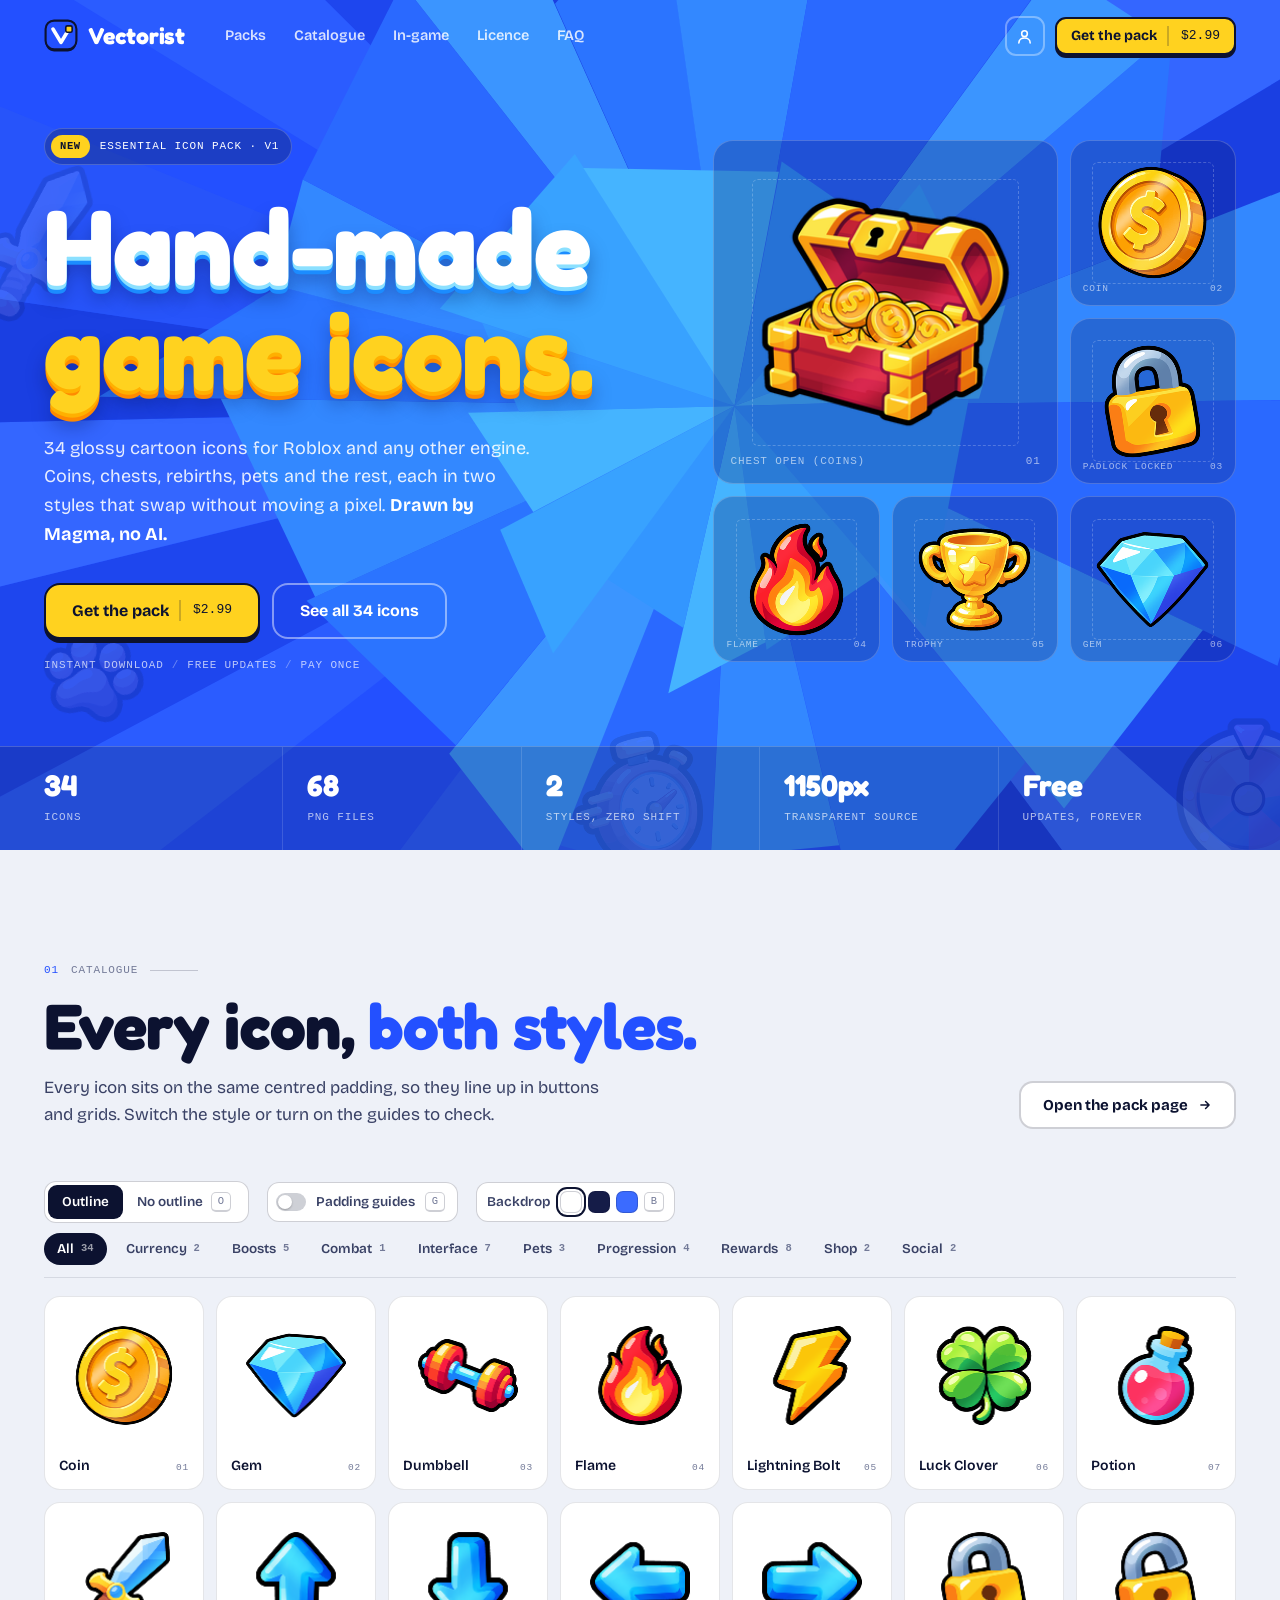
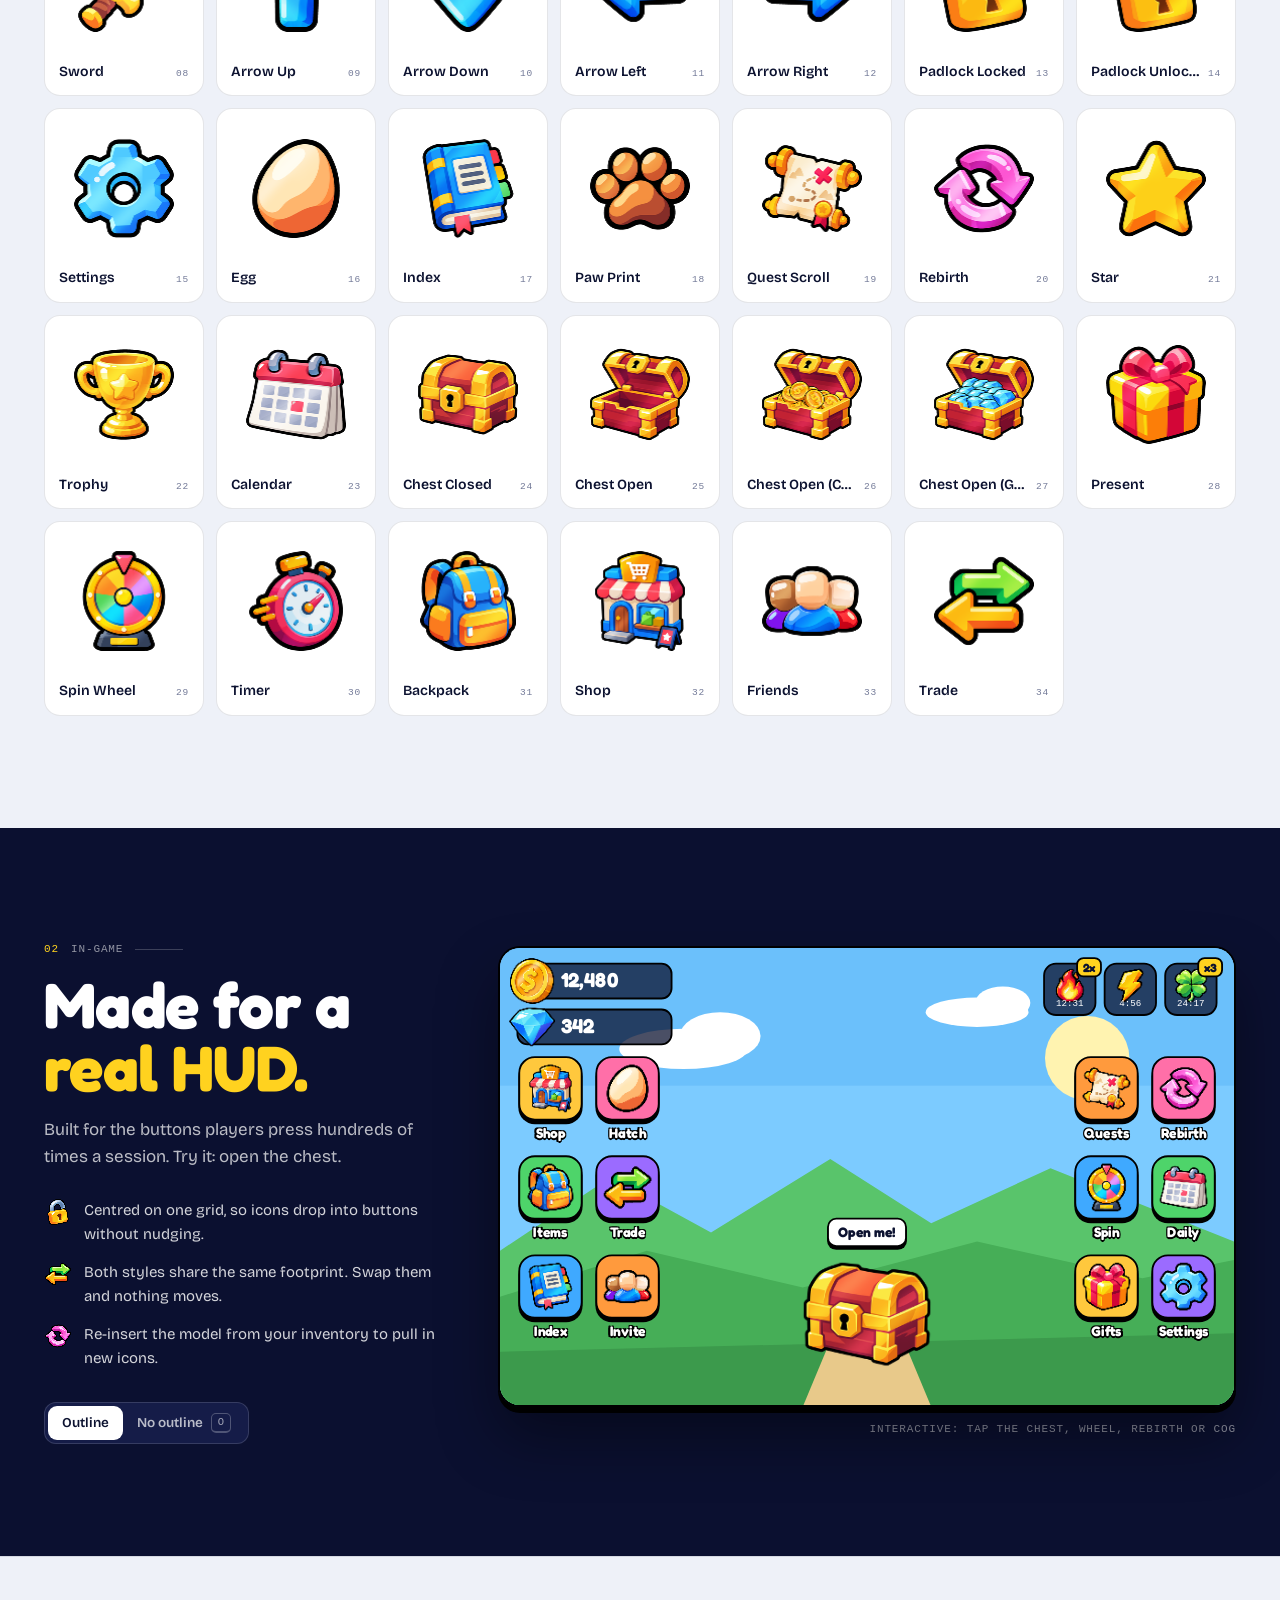
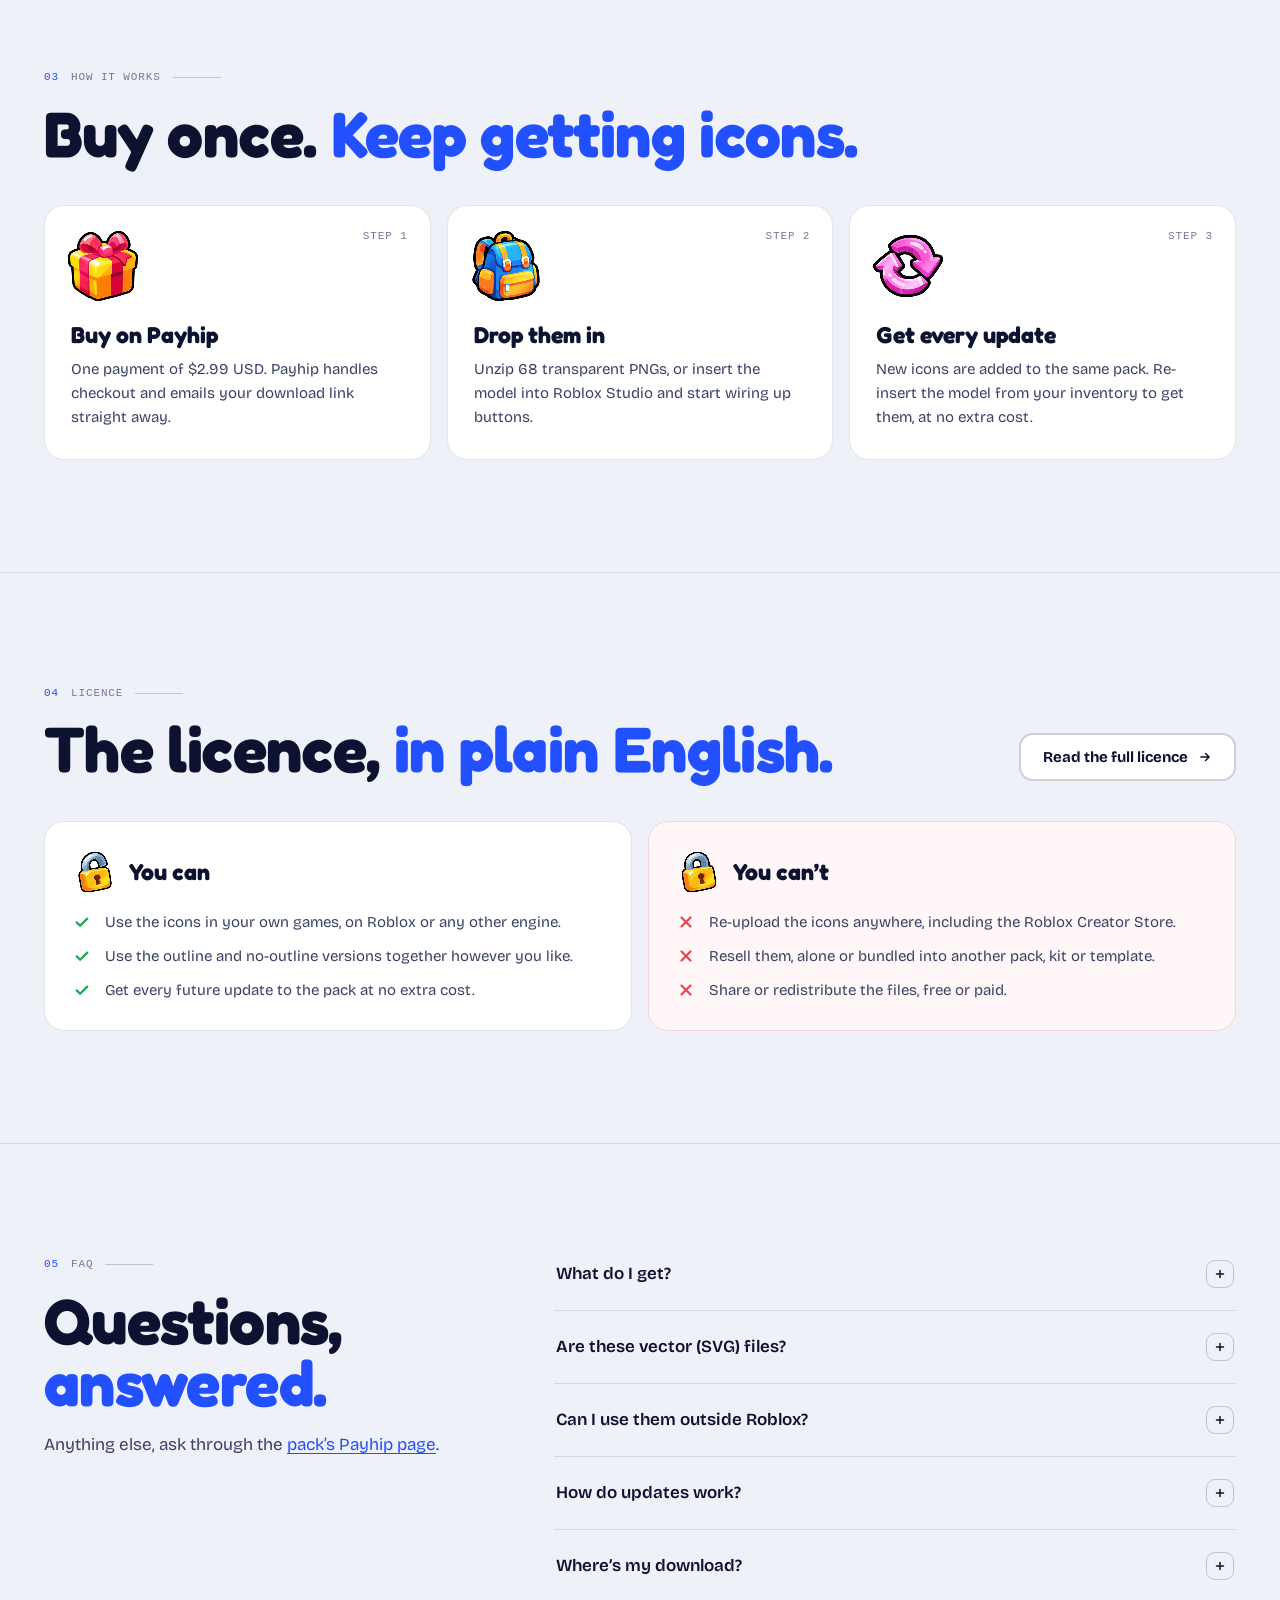
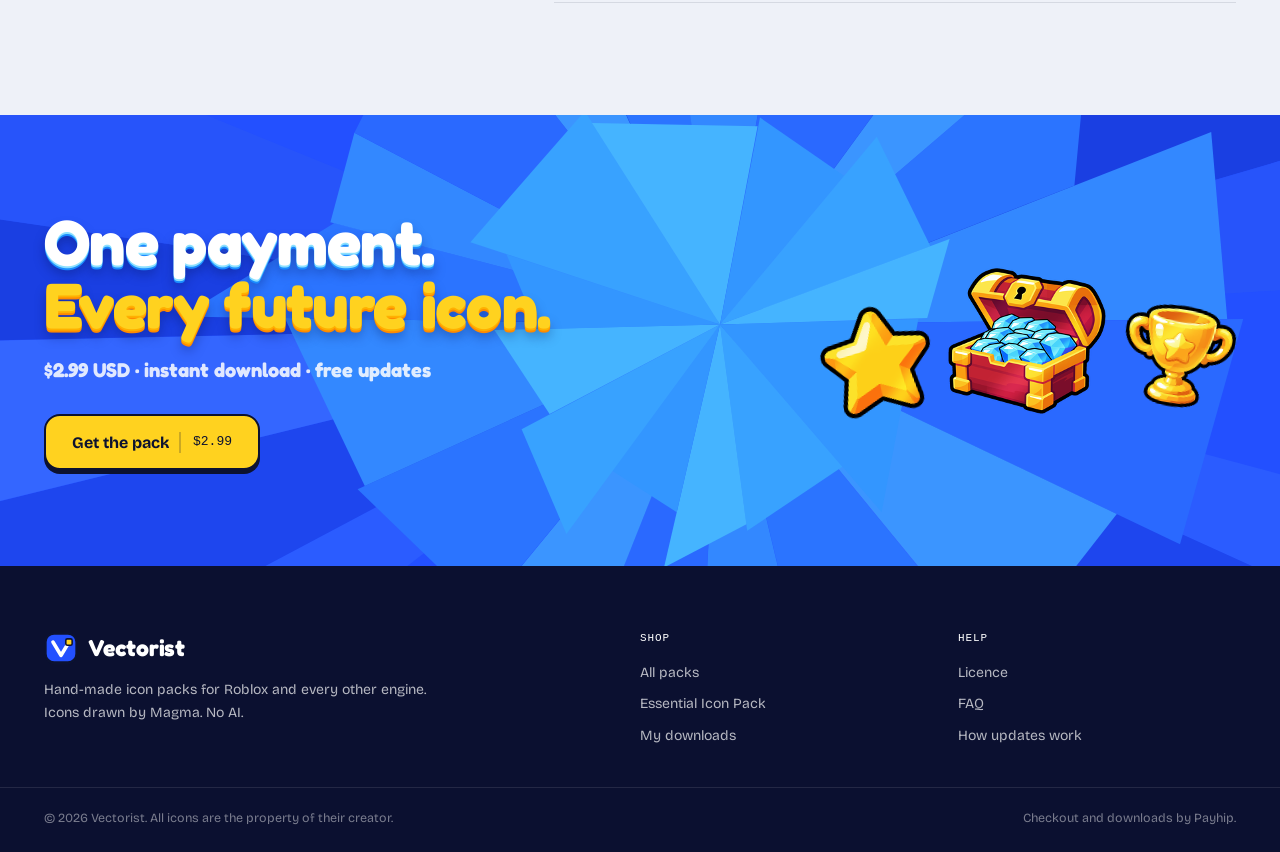
==== index.html @ cd382b70 "Initial Vectorist site on vectorist.co Co-Authored-By: Claude Opus 5.5 <noreply@anthropic.com>" ====
<!DOCTYPE html>
<html lang="en" data-style="outline" data-guides="off" data-bd="paper">
<head>
<meta charset="utf-8">
<meta name="viewport" content="width=device-width, initial-scale=1">
<title>Vectorist | Hand-made game icons for Roblox</title>
<meta name="description" content="34 hand-made glossy cartoon icons for Roblox and any game engine. Outline and no-outline styles, transparent PNG, free updates. $2.99.">
<link rel="canonical" href="https://vectorist.co/">
<meta property="og:type" content="website">
<meta property="og:site_name" content="Vectorist">
<meta property="og:title" content="Vectorist | Hand-made game icons for Roblox">
<meta property="og:description" content="34 hand-made glossy cartoon icons for Roblox and any game engine. Outline and no-outline styles, transparent PNG, free updates. $2.99.">
<meta property="og:url" content="https://vectorist.co/">
<meta property="og:image" content="https://vectorist.co/assets/p/essential-cover.jpg">
<meta name="twitter:card" content="summary_large_image">
<meta name="theme-color" content="#2350FF">
<link rel="icon" href="assets/mark.svg" type="image/svg+xml">
<link rel="preload" href="assets/fonts/fredoka-latin-700-normal.woff2" as="font" type="font/woff2" crossorigin>
<link rel="preload" href="assets/fonts/bricolage-grotesque-latin-opsz-normal.woff2" as="font" type="font/woff2" crossorigin>
<link rel="stylesheet" href="css/site.css?v=1f7a1baf">
<script>try{var s=localStorage.getItem('vx.style'),b=localStorage.getItem('vx.bd'),h=document.documentElement;if(s==='plain')h.setAttribute('data-style','plain');if(b)h.setAttribute('data-bd',b)}catch(e){}</script>
</head>
<body class="">
<header class="nav">
  <div class="wrap">
    <a class="logo" href="./"><img src="assets/mark.svg" alt="" width="34" height="34">Vectorist</a>
    <nav class="nav-links" aria-label="Main">
      <a href="packs/">Packs</a>
      <a href="./#catalogue">Catalogue</a>
      <a href="./#in-game">In-game</a>
      <a href="licence/">Licence</a>
      <a href="./#faq">FAQ</a>
    </nav>
    <div class="nav-r">
      <a class="icon-btn dl" href="https://payhip.com/auth/login" title="My downloads" aria-label="My downloads"><svg width="17" height="17" viewBox="0 0 24 24" fill="none" stroke="currentColor" stroke-width="2.2" stroke-linecap="round"><circle cx="12" cy="8" r="4"/><path d="M4 21c0-4.4 3.6-7 8-7s8 2.6 8 7"/></svg></a>
      <a class="btn btn-buy btn-sm" href="https://payhip.com/buy?link=97roH">Get the pack <span class="p">$2.99</span></a>
      <button class="icon-btn burger" type="button" aria-label="Menu" aria-expanded="false" aria-controls="sheet"><svg width="18" height="18" viewBox="0 0 24 24" fill="none" stroke="currentColor" stroke-width="2.4" stroke-linecap="round"><path d="M4 7h16M4 12h16M4 17h16"/></svg></button>
    </div>
  </div>
</header>
<div class="sheet" id="sheet">
  <a href="packs/">Packs <svg width="14" height="14" viewBox="0 0 24 24" fill="none" stroke="currentColor" stroke-width="2.6" stroke-linecap="round" stroke-linejoin="round"><path d="M5 12h14M13 6l6 6-6 6"/></svg></a>
  <a href="./#catalogue">Catalogue <svg width="14" height="14" viewBox="0 0 24 24" fill="none" stroke="currentColor" stroke-width="2.6" stroke-linecap="round" stroke-linejoin="round"><path d="M5 12h14M13 6l6 6-6 6"/></svg></a>
  <a href="./#in-game">In-game preview <svg width="14" height="14" viewBox="0 0 24 24" fill="none" stroke="currentColor" stroke-width="2.6" stroke-linecap="round" stroke-linejoin="round"><path d="M5 12h14M13 6l6 6-6 6"/></svg></a>
  <a href="licence/">Licence <svg width="14" height="14" viewBox="0 0 24 24" fill="none" stroke="currentColor" stroke-width="2.6" stroke-linecap="round" stroke-linejoin="round"><path d="M5 12h14M13 6l6 6-6 6"/></svg></a>
  <a href="./#faq">FAQ <svg width="14" height="14" viewBox="0 0 24 24" fill="none" stroke="currentColor" stroke-width="2.6" stroke-linecap="round" stroke-linejoin="round"><path d="M5 12h14M13 6l6 6-6 6"/></svg></a>
  <hr>
  <a href="https://payhip.com/auth/login">My downloads <svg width="17" height="17" viewBox="0 0 24 24" fill="none" stroke="currentColor" stroke-width="2.2" stroke-linecap="round"><circle cx="12" cy="8" r="4"/><path d="M4 21c0-4.4 3.6-7 8-7s8 2.6 8 7"/></svg></a>
</div>
<main>
<section class="hero" id="hero">
  <div class="hero-ghosts" aria-hidden="true"><div class="art" data-icon="sword" style="left:-3%;top:20%;width:150px;transform:rotate(-12deg)"></div><div class="art" data-icon="paw-print" style="left:3%;bottom:14%;width:110px;transform:rotate(14deg)"></div><div class="art" data-icon="timer" style="left:44%;bottom:-3%;width:150px"></div><div class="art" data-icon="spin-wheel" style="right:-5%;bottom:-6%;width:190px"></div></div>
  <div class="wrap hero-grid">
    <div>
      <a class="eyebrow mono" href="packs/essential/"><b>NEW</b>Essential Icon Pack &middot; V1</a>
      <h1 class="d d-xl"><span class="ex-w">Hand-made</span><span class="ex-y">game icons.</span></h1>
      <p class="hero-sub">34 glossy cartoon icons for Roblox and any other engine. Coins, chests, rebirths, pets and the rest, each in two styles that swap without moving a pixel. <strong>Drawn by Magma, no AI.</strong></p>
      <div class="hero-cta">
        <a class="btn btn-buy btn-lg" href="https://payhip.com/buy?link=97roH">Get the pack <span class="p">$2.99</span></a>
        <a class="btn btn-ghost btn-lg" href="#catalogue">See all 34 icons</a>
      </div>
      <p class="hero-note mono">Instant download<i>/</i>Free updates<i>/</i>Pay once</p>
    </div>
    <div class="board" aria-label="Icon previews">
      <div class="spec big"><div class="art" data-icon="chest-open-coins"></div><div class="lab mono"><span>Chest Open (Coins)</span><span>01</span></div></div>
        <div class="spec"><div class="art" data-icon="coin"></div><div class="lab mono"><span>Coin</span><span>02</span></div></div>
        <div class="spec"><div class="art" data-icon="potion"></div><div class="lab mono"><span>Potion</span><span>03</span></div></div>
        <div class="spec"><div class="art" data-icon="flame"></div><div class="lab mono"><span>Flame</span><span>04</span></div></div>
        <div class="spec"><div class="art" data-icon="trophy"></div><div class="lab mono"><span>Trophy</span><span>05</span></div></div>
        <div class="spec"><div class="art" data-icon="gem"></div><div class="lab mono"><span>Gem</span><span>06</span></div></div>
    </div>
  </div>
  <div class="specbar-o">
    <div class="wrap specbar">
      <div><b>34</b><span class="mono">Icons</span></div>
      <div><b>68</b><span class="mono">PNG files</span></div>
      <div><b>2</b><span class="mono">Styles, zero shift</span></div>
      <div><b>1150px</b><span class="mono">Transparent source</span></div>
      <div><b>Free</b><span class="mono">Updates, forever</span></div>
    </div>
  </div>
</section>

<section class="sec" id="catalogue">
  <div class="wrap">
    <div class="sec-h rv">
      <div>
        <div class="sec-k mono"><b>01</b>Catalogue</div>
        <h2 class="d d-l ex-ink">Every icon, <em>both styles.</em></h2>
        <p class="lede">Every icon sits on the same centred padding, so they line up in buttons and grids. Switch the style or turn on the guides to check.</p>
      </div>
      <a class="btn btn-line" href="packs/essential/">Open the pack page <svg width="14" height="14" viewBox="0 0 24 24" fill="none" stroke="currentColor" stroke-width="2.6" stroke-linecap="round" stroke-linejoin="round"><path d="M5 12h14M13 6l6 6-6 6"/></svg></a>
    </div>
    <div data-catalogue data-href="packs/essential/">
      <div class="toolbar">
      <div class="seg" role="group" aria-label="Icon style">
        <button type="button" data-set-style="outline" aria-pressed="true">Outline <kbd>O</kbd></button>
        <button type="button" data-set-style="plain" aria-pressed="false">No outline <kbd>O</kbd></button>
      </div>
      <button class="tgl" type="button" data-toggle="guides" aria-pressed="false"><span class="sw"></span>Padding guides <kbd>G</kbd></button>
      <div class="bd" role="group" aria-label="Backdrop">
        <span>Backdrop</span>
        <button type="button" data-set-bd="paper" style="background:#fff" aria-label="Light backdrop"></button>
        <button type="button" data-set-bd="night" style="background:#151C48" aria-label="Dark backdrop"></button>
        <button type="button" data-set-bd="sky" style="background:#3B6BFF" aria-label="Blue backdrop"></button>
        <kbd>B</kbd>
      </div>
      <div class="chips" role="group" aria-label="Filter by category"></div>
      </div>
      <div class="grid" aria-live="polite"></div>
      <div class="grid-empty" hidden>Nothing in this category yet.</div>
    </div>
  </div>
</section>

<section class="sec night" id="in-game">
  <div class="wrap hud-wrap">
    <div class="rv">
      <div class="sec-k mono"><b>02</b>In-game</div>
      <h2 class="d d-l ex-ink">Made for a <em>real HUD.</em></h2>
      <p class="lede">Built for the buttons players press hundreds of times a session. Try it: open the chest.</p>
      <ul class="ticks">
        <li><div class="art" data-icon="padlock-unlocked"></div><span>Centred on one grid, so icons drop into buttons without nudging.</span></li>
        <li><div class="art" data-icon="trade"></div><span>Both styles share the same footprint. Swap them and nothing moves.</span></li>
        <li><div class="art" data-icon="rebirth"></div><span>Re-insert the model from your inventory to pull in new icons.</span></li>
      </ul>
      <div class="seg" role="group" aria-label="Icon style">
        <button type="button" data-set-style="outline" aria-pressed="true">Outline <kbd>O</kbd></button>
        <button type="button" data-set-style="plain" aria-pressed="false">No outline <kbd>O</kbd></button>
      </div>
    </div>
    <div class="rv">
      <div class="hud-frame">
        <div class="hud">
          <svg class="hud-scene" viewBox="0 0 800 500" preserveAspectRatio="none" aria-hidden="true">
            <rect width="800" height="500" fill="#7CCBFF"/>
            <rect y="0" width="800" height="150" fill="#6BC0FB"/>
            <circle cx="640" cy="120" r="46" fill="#FFF3B0"/>
            <g fill="#fff"><ellipse cx="200" cy="110" rx="70" ry="22"/><ellipse cx="240" cy="96" rx="44" ry="26"/><ellipse cx="520" cy="70" rx="56" ry="16"/><ellipse cx="548" cy="60" rx="30" ry="18"/></g>
            <path d="M0 330 L120 250 L230 310 L360 230 L470 300 L600 240 L800 320 L800 500 L0 500Z" fill="#59C46B"/>
            <path d="M0 380 L160 330 L330 370 L520 320 L700 360 L800 340 L800 500 L0 500Z" fill="#46AE57"/>
            <path d="M0 440 L800 420 L800 500 L0 500Z" fill="#3C9A4C"/>
            <path d="M330 500 L380 380 L420 380 L470 500Z" fill="#E8C98A"/>
          </svg>
          <div class="hud-cur">
            <div class="pill"><div class="art" data-icon="coin"></div><span data-count="coin">12,480</span></div>
            <div class="pill"><div class="art" data-icon="gem"></div><span>342</span></div>
          </div>
          <div class="hud-boost">
            <div class="boost"><div class="art" data-icon="flame"></div><i>2x</i><b data-timer="754">12:34</b></div>
            <div class="boost"><div class="art" data-icon="lightning-bolt"></div><b data-timer="299">4:59</b></div>
            <div class="boost"><div class="art" data-icon="luck-clover"></div><i>x3</i><b data-timer="1460">24:20</b></div>
          </div>
          <div class="hud-col l">
          <button class="gb" type="button" tabindex="-1"><span class="k c-y"><div class="art" data-icon="shop"></div></span><span>Shop</span></button>
          <button class="gb" type="button" tabindex="-1"><span class="k c-p"><div class="art" data-icon="egg"></div></span><span>Hatch</span></button>
          <button class="gb" type="button" tabindex="-1"><span class="k c-g"><div class="art" data-icon="backpack"></div></span><span>Items</span></button>
          <button class="gb" type="button" tabindex="-1"><span class="k c-v"><div class="art" data-icon="trade"></div></span><span>Trade</span></button>
          <button class="gb" type="button" tabindex="-1"><span class="k c-b"><div class="art" data-icon="index"></div></span><span>Index</span></button>
          <button class="gb" type="button" tabindex="-1"><span class="k c-o"><div class="art" data-icon="friends"></div></span><span>Invite</span></button>
          </div>
          <div class="hud-col r">
          <button class="gb" type="button" tabindex="-1"><span class="k c-o"><div class="art" data-icon="quest-scroll"></div></span><span>Quests</span></button>
          <button class="gb spin" type="button" data-spin="rebirth" tabindex="-1"><span class="k c-p"><div class="art" data-icon="rebirth"></div></span><span>Rebirth</span></button>
          <button class="gb spin" type="button" data-spin="wheel" tabindex="-1"><span class="k c-b"><div class="art" data-icon="spin-wheel"></div></span><span>Spin</span></button>
          <button class="gb" type="button" tabindex="-1"><span class="k c-g"><div class="art" data-icon="calendar"></div></span><span>Daily</span></button>
          <button class="gb" type="button" tabindex="-1"><span class="k c-y"><div class="art" data-icon="present"></div></span><span>Gifts</span></button>
          <button class="gb spin" type="button" data-spin="cog" tabindex="-1"><span class="k c-v"><div class="art" data-icon="settings"></div></span><span>Settings</span></button>
          </div>
          <button class="hud-chest" type="button" aria-label="Open the chest"><span class="tip">Open me!</span><div class="art" data-icon="chest-closed"></div></button>
          <div class="hud-toast d ex-y" aria-hidden="true">+250</div>
        </div>
      </div>
      <p class="hud-try mono">Interactive: tap the chest, wheel, rebirth or cog</p>
    </div>
  </div>
</section>

<section class="sec" id="how">
  <div class="wrap">
    <div class="sec-h rv"><div><div class="sec-k mono"><b>03</b>How it works</div><h2 class="d d-l ex-ink">Buy once. <em>Keep getting icons.</em></h2></div></div>
    <div class="steps rv">
      <div class="step"><div class="art" data-icon="present"></div><span class="n mono">Step 1</span><h3>Buy on Payhip</h3><p>One payment of $2.99 USD. Payhip handles checkout and emails your download link straight away.</p></div>
      <div class="step"><div class="art" data-icon="backpack"></div><span class="n mono">Step 2</span><h3>Drop them in</h3><p>Unzip 68 transparent PNGs, or insert the model into Roblox Studio and start wiring up buttons.</p></div>
      <div class="step"><div class="art" data-icon="rebirth"></div><span class="n mono">Step 3</span><h3>Get every update</h3><p>New icons are added to the same pack. Re-insert the model from your inventory to get them, at no extra cost.</p></div>
    </div>
  </div>
</section>

<section class="sec" id="licence-summary">
  <div class="wrap">
    <div class="sec-h rv">
      <div>
        <div class="sec-k mono"><b>04</b>Licence</div>
        <h2 class="d d-l ex-ink">The licence, <em>in plain English.</em></h2>
      </div>
      <a class="btn btn-line" href="licence/">Read the full licence <svg width="14" height="14" viewBox="0 0 24 24" fill="none" stroke="currentColor" stroke-width="2.6" stroke-linecap="round" stroke-linejoin="round"><path d="M5 12h14M13 6l6 6-6 6"/></svg></a>
    </div>
    <div class="lic rv">
      <div>
        <h3><div class="art" data-icon="padlock-unlocked"></div>You can</h3>
        <ul>
          <li><svg width="18" height="18" viewBox="0 0 24 24" fill="none" stroke="#18A957" stroke-width="3" stroke-linecap="round" stroke-linejoin="round"><path d="M5 12.5l4.5 4.5L19 7.5"/></svg><span>Use the icons in your own games, on Roblox or any other engine.</span></li>
          <li><svg width="18" height="18" viewBox="0 0 24 24" fill="none" stroke="#18A957" stroke-width="3" stroke-linecap="round" stroke-linejoin="round"><path d="M5 12.5l4.5 4.5L19 7.5"/></svg><span>Use the outline and no-outline versions together however you like.</span></li>
          <li><svg width="18" height="18" viewBox="0 0 24 24" fill="none" stroke="#18A957" stroke-width="3" stroke-linecap="round" stroke-linejoin="round"><path d="M5 12.5l4.5 4.5L19 7.5"/></svg><span>Get every future update to the pack at no extra cost.</span></li>
        </ul>
      </div>
      <div class="no">
        <h3><div class="art" data-icon="padlock-locked"></div>You can&rsquo;t</h3>
        <ul>
          <li><svg width="18" height="18" viewBox="0 0 24 24" fill="none" stroke="#E5484D" stroke-width="3" stroke-linecap="round"><path d="M6 6l12 12M18 6L6 18"/></svg><span>Re-upload the icons anywhere, including the Roblox Creator Store.</span></li>
          <li><svg width="18" height="18" viewBox="0 0 24 24" fill="none" stroke="#E5484D" stroke-width="3" stroke-linecap="round"><path d="M6 6l12 12M18 6L6 18"/></svg><span>Resell them, alone or bundled into another pack, kit or template.</span></li>
          <li><svg width="18" height="18" viewBox="0 0 24 24" fill="none" stroke="#E5484D" stroke-width="3" stroke-linecap="round"><path d="M6 6l12 12M18 6L6 18"/></svg><span>Share or redistribute the files, free or paid.</span></li>
        </ul>
      </div>
    </div>
  </div>
</section>

<section class="sec" id="faq">
  <div class="wrap">
    <div class="faq-l rv">
    <div class="sec-h"><div><div class="sec-k mono"><b>05</b>FAQ</div><h2 class="d d-l ex-ink">Questions, <em>answered.</em></h2><p class="lede">Anything else, ask through the <a href="https://payhip.com/b/97roH" style="color:var(--blue);text-decoration:underline;text-underline-offset:3px">pack&rsquo;s Payhip page</a>.</p></div></div>
    <div class="faq">
      <details><summary>What do I get?<span class="pm"><svg width="12" height="12" viewBox="0 0 24 24" fill="none" stroke="currentColor" stroke-width="3" stroke-linecap="round"><path d="M12 5v14M5 12h14"/></svg></span></summary><p>One ZIP with 68 transparent PNGs: 34 icons, each in an outline and a no-outline version, at 1150 &times; 1150 px. Every icon sits on the same centred padding.</p></details>
      <details><summary>Are these vector (SVG) files?<span class="pm"><svg width="12" height="12" viewBox="0 0 24 24" fill="none" stroke="currentColor" stroke-width="3" stroke-linecap="round"><path d="M12 5v14M5 12h14"/></svg></span></summary><p>No. They&rsquo;re high-resolution PNGs, which is the format Roblox uses for image assets. At 1150 px they scale down cleanly to any button or HUD size.</p></details>
      <details><summary>Can I use them outside Roblox?<span class="pm"><svg width="12" height="12" viewBox="0 0 24 24" fill="none" stroke="currentColor" stroke-width="3" stroke-linecap="round"><path d="M12 5v14M5 12h14"/></svg></span></summary><p>Yes. They&rsquo;re standard transparent PNGs, so they work in Unity, Godot, Unreal, GameMaker or a web game. The licence covers your own projects on any platform.</p></details>
      <details><summary>How do updates work?<span class="pm"><svg width="12" height="12" viewBox="0 0 24 24" fill="none" stroke="currentColor" stroke-width="3" stroke-linecap="round"><path d="M12 5v14M5 12h14"/></svg></span></summary><p>Buy once and every update to the pack is included. Re-insert the model from your Roblox inventory to get the latest version, or download the ZIP again from your Payhip account.</p></details>
      <details><summary>Where&rsquo;s my download?<span class="pm"><svg width="12" height="12" viewBox="0 0 24 24" fill="none" stroke="currentColor" stroke-width="3" stroke-linecap="round"><path d="M12 5v14M5 12h14"/></svg></span></summary><p>Payhip emails your download link straight after checkout. You can also <a href="https://payhip.com/auth/login">sign in to Payhip</a> with the same email to download it again at any time.</p></details>
    </div>
    </div>
  </div>
</section>

<section class="final">
  <div class="wrap">
    <div>
      <h2 class="d d-l"><span class="ex-w">One payment.</span><br><span class="ex-y">Every future icon.</span></h2>
      <p class="price">$2.99 USD &middot; instant download &middot; free updates</p>
      <div class="row" style="margin-top:28px"><a class="btn btn-buy btn-lg" href="https://payhip.com/buy?link=97roH">Get the pack <span class="p">$2.99</span></a></div>
    </div>
    <div class="final-art" aria-hidden="true"><div class="art" data-icon="star"></div><div class="art" data-icon="chest-open-gems"></div><div class="art" data-icon="trophy"></div></div>
  </div>
</section>

</main>
<footer class="foot">
  <div class="wrap">
    <div class="brand">
      <a class="logo" href="./"><img src="assets/mark.svg" alt="" width="34" height="34">Vectorist</a>
      <p>Hand-made icon packs for Roblox and every other engine.<br>Icons drawn by Magma. No AI.</p>
    </div>
    <div>
      <h4 class="mono">Shop</h4>
      <ul>
        <li><a href="packs/">All packs</a></li>
        <li><a href="packs/essential/">Essential Icon Pack</a></li>
        <li><a href="https://payhip.com/auth/login">My downloads</a></li>
      </ul>
    </div>
    <div>
      <h4 class="mono">Help</h4>
      <ul>
        <li><a href="licence/">Licence</a></li>
        <li><a href="./#faq">FAQ</a></li>
        <li><a href="./#how">How updates work</a></li>
      </ul>
    </div>
  </div>
  <div class="foot-b"><div class="wrap"><span>&copy; 2026 Vectorist. All icons are the property of their creator.</span><span>Checkout and downloads by Payhip.</span></div></div>
</footer>
<div class="mbar" data-after="#hero" data-hide=".final">
  <div class="t"><b>Essential Icon Pack</b><span>34 icons &middot; free updates</span></div>
  <a class="btn btn-buy btn-sm" href="https://payhip.com/buy?link=97roH">Get it <span class="p">$2.99</span></a>
</div>
<script src="js/catalog.js?v=1f7a1baf"></script>
<script src="js/site.js?v=1f7a1baf"></script>
</body>
</html>
---- css/site.css ----
/* ==========================================================================
   Vectorist — site styles
   Colour rules: blue = brand field, yellow = Buy only, ink = everything else.
   Display face (Fredoka) is for headlines only; never for body or UI labels.
   ========================================================================== */

/* Self-hosted fonts (SIL Open Font License): no third-party request, no layout jump. */
@font-face{font-family:"Fredoka";font-weight:600;font-display:swap;src:url(../assets/fonts/fredoka-latin-600-normal.woff2) format("woff2")}
@font-face{font-family:"Fredoka";font-weight:700;font-display:swap;src:url(../assets/fonts/fredoka-latin-700-normal.woff2) format("woff2")}
@font-face{font-family:"Bricolage Grotesque";font-weight:200 800;font-display:swap;src:url(../assets/fonts/bricolage-grotesque-latin-opsz-normal.woff2) format("woff2-variations"),url(../assets/fonts/bricolage-grotesque-latin-opsz-normal.woff2) format("woff2")}
@font-face{font-family:"JetBrains Mono";font-weight:500;font-display:swap;src:url(../assets/fonts/jetbrains-mono-latin-500-normal.woff2) format("woff2")}

:root{
  --blue:#2350FF; --blue-d:#1636C9; --sky:#1EC8FF; --sky-l:#8BE0FF;
  --ink:#0C1230; --ink-2:#3A4266; --ink-3:#737A98;
  --paper:#EEF1F8; --card:#FFFFFF; --rule:rgba(12,18,48,.11); --rule-2:rgba(12,18,48,.2);
  --yellow:#FFD21F; --yellow-h:#FFDD4F; --orange:#FF8A00;
  --night:#0B1030; --night-2:#151C48; --night-rule:rgba(255,255,255,.1);
  --tile:#FFFFFF;
  --fd:"Fredoka",ui-rounded,system-ui,sans-serif;
  --fb:"Bricolage Grotesque",system-ui,sans-serif;
  --fm:"JetBrains Mono",ui-monospace,monospace;
  --r:16px; --wrap:1240px; --gut:24px;
  --ease:cubic-bezier(.2,.7,.2,1);
}
*,*::before,*::after{box-sizing:border-box;margin:0;padding:0}
html{-webkit-text-size-adjust:100%;scroll-behavior:smooth;scroll-padding-top:84px}
body{overflow-x:clip;font-family:var(--fb);font-size:16px;line-height:1.6;color:var(--ink);background:var(--paper);
  font-optical-sizing:auto;-webkit-font-smoothing:antialiased;overflow-x:hidden}
img,svg,canvas{display:block;max-width:100%}
a{color:inherit;text-decoration:none}
button{font:inherit;color:inherit;background:none;border:0;cursor:pointer}
:focus-visible{outline:3px solid var(--sky);outline-offset:3px;border-radius:6px}
::selection{background:var(--yellow);color:var(--ink)}
.wrap{max-width:var(--wrap);margin:0 auto;padding:0 var(--gut)}
.sr{position:absolute;width:1px;height:1px;overflow:hidden;clip:rect(0 0 0 0);white-space:nowrap}
.mono{font-family:var(--fm);font-size:11px;font-weight:500;letter-spacing:.08em;text-transform:uppercase}

/* ---------- Display type: the thumbnail's extruded lettering ---------- */
.d{font-family:var(--fd);font-weight:700;line-height:.98;letter-spacing:-.01em}
.d-xl{font-size:clamp(52px,8.4vw,112px)}
.d-l{font-size:clamp(38px,5.2vw,64px)}
.d-m{font-size:clamp(26px,3vw,34px)}
.ex-w{color:#fff;text-shadow:0 .035em 0 var(--sky-l),0 .07em 0 #1B8CFF,0 .12em .18em rgba(6,16,80,.35)}
.ex-y{color:var(--yellow);text-shadow:0 .035em 0 #FFB000,0 .07em 0 var(--orange),0 .12em .18em rgba(6,16,80,.35)}
.ex-ink{color:var(--ink)}
.ex-ink em{font-style:normal;color:var(--blue)}

/* ---------- Buttons ---------- */
.btn{--h:48px;display:inline-flex;align-items:center;justify-content:center;gap:10px;height:var(--h);padding:0 22px;
  border-radius:14px;font-family:var(--fb);font-weight:700;font-size:15px;white-space:nowrap;user-select:none;
  transition:transform .12s var(--ease),box-shadow .12s var(--ease),background-color .15s}
.btn-buy{background:var(--yellow);color:var(--ink);border:2.5px solid var(--ink);box-shadow:0 4px 0 var(--ink)}
.btn-buy:hover{background:var(--yellow-h)}
.btn-buy:active{transform:translateY(3px);box-shadow:0 1px 0 var(--ink)}
.btn-buy .p{font-family:var(--fm);font-size:13px;font-weight:500;padding-left:12px;border-left:2px solid rgba(12,18,48,.22)}
.btn-lg{--h:56px;font-size:16px;padding:0 26px;border-radius:16px}
.btn-ghost{border:2px solid rgba(255,255,255,.45);color:#fff}
.btn-ghost:hover{background:rgba(255,255,255,.12);border-color:#fff}
.btn-line{border:2px solid var(--rule-2);color:var(--ink);background:var(--card)}
.btn-line:hover{border-color:var(--ink)}
.btn-sm{--h:38px;padding:0 14px;font-size:14px;border-radius:11px}
.btn-buy.btn-sm{box-shadow:0 3px 0 var(--ink)}
.btn-buy.btn-sm:active{transform:translateY(2px);box-shadow:0 1px 0 var(--ink)}
kbd{font-family:var(--fm);font-size:10.5px;font-weight:500;min-width:20px;height:20px;padding:0 5px;display:inline-grid;place-items:center;
  border-radius:5px;border:1px solid var(--rule-2);border-bottom-width:2px;color:var(--ink-3);background:var(--card);line-height:1}
@media (hover:none){kbd{display:none}}

/* ---------- Nav ---------- */
.nav{position:fixed;inset:0 0 auto;z-index:50;transition:background-color .2s,box-shadow .2s,color .2s;color:#fff}
.nav .wrap{display:flex;align-items:center;gap:28px;height:72px}
.nav.solid,.page-plain .nav{background:rgba(238,241,248,.9);backdrop-filter:saturate(1.6) blur(14px);-webkit-backdrop-filter:saturate(1.6) blur(14px);
  box-shadow:0 1px 0 var(--rule);color:var(--ink)}
.logo{display:flex;align-items:center;gap:10px;font-family:var(--fd);font-weight:700;font-size:23px;letter-spacing:-.01em}
.logo img{width:34px;height:34px}
.nav-links{display:flex;gap:4px;margin-right:auto}
.nav-links a{padding:8px 12px;border-radius:10px;font-size:14.5px;font-weight:600;opacity:.82;transition:opacity .15s,background-color .15s}
.nav-links a:hover,.nav-links a[aria-current]{opacity:1;background:rgba(255,255,255,.14)}
.nav.solid .nav-links a:hover,.page-plain .nav-links a:hover,.nav.solid .nav-links a[aria-current],.page-plain .nav-links a[aria-current]{background:rgba(12,18,48,.06)}
.nav-r{display:flex;align-items:center;gap:10px}
.icon-btn{width:40px;height:40px;border-radius:11px;display:grid;place-items:center;border:2px solid rgba(255,255,255,.35);transition:border-color .15s,background-color .15s}
.icon-btn:hover{border-color:currentColor}
.nav.solid .icon-btn,.page-plain .icon-btn{border-color:var(--rule-2)}
.burger{display:none}
.sheet{display:none}
@media (max-width:420px){.nav .btn-buy .p{display:none}.logo{font-size:21px}}
@media (max-width:860px){
  .nav-links,.nav-r .dl{display:none}
  .burger{display:grid}
  .nav .wrap{gap:12px;justify-content:space-between}
  .sheet{display:block;position:fixed;inset:72px 12px auto;z-index:49;background:var(--card);color:var(--ink);border:2px solid var(--ink);border-radius:18px;
    box-shadow:0 5px 0 var(--ink);padding:10px;transform:translateY(-8px);opacity:0;pointer-events:none;transition:opacity .16s,transform .16s var(--ease)}
  .sheet.open{opacity:1;transform:none;pointer-events:auto}
  .sheet a{display:flex;justify-content:space-between;align-items:center;padding:14px 14px;border-radius:12px;font-weight:600}
  .sheet a:hover{background:var(--paper)}
  .sheet hr{border:0;border-top:1px solid var(--rule);margin:6px 8px}
}

/* ---------- Icon art (canvas host) ---------- */
.art{position:relative;aspect-ratio:1;user-select:none;-webkit-user-select:none;-webkit-touch-callout:none}
.art canvas{position:absolute;inset:0;width:100%;height:100%;transition:opacity .22s var(--ease)}
.art canvas.v1{opacity:0}
[data-style="plain"] .art canvas.v0{opacity:0}
[data-style="plain"] .art canvas.v1{opacity:1}
.art::after{content:"";position:absolute;inset:0;z-index:2}           /* shield: right-click/drag hits this, not the canvas */
.art.is-loading::before{content:"";position:absolute;inset:18%;border-radius:28%;background:currentColor;opacity:.08;animation:pulse 1.2s ease-in-out infinite}
.art.is-error::before{content:attr(data-label);position:absolute;inset:0;display:grid;place-items:center;text-align:center;
  font-family:var(--fm);font-size:10px;letter-spacing:.06em;text-transform:uppercase;opacity:.5;padding:8px}
@keyframes pulse{50%{opacity:.16}}

/* ---------- Hero ---------- */
.hero{position:relative;background:var(--blue) url(../assets/facets.svg) center/cover;color:#fff;overflow:hidden;padding:128px 0 0}
.hero-ghosts{position:absolute;inset:0;pointer-events:none}
.hero-ghosts .art{position:absolute;opacity:.1;filter:saturate(.4) brightness(1.4)}
.hero-grid{position:relative;display:grid;grid-template-columns:minmax(0,1.08fr) minmax(0,.92fr);gap:56px;align-items:center;padding-bottom:72px}
.eyebrow{display:inline-flex;align-items:center;gap:10px;padding:6px 12px 6px 6px;border-radius:999px;background:rgba(12,18,48,.28);border:1px solid rgba(255,255,255,.2);margin-bottom:28px}
.eyebrow b{background:var(--yellow);color:var(--ink);border-radius:999px;padding:3px 9px;font-family:var(--fm);font-size:10.5px;letter-spacing:.06em}
.hero h1{margin-bottom:30px}
.hero h1 span{display:block}
.hero-sub{font-size:18px;line-height:1.6;max-width:500px;color:rgba(255,255,255,.88);margin-bottom:34px}
.hero-sub strong{color:#fff}
.hero-cta{display:flex;flex-wrap:wrap;gap:12px;margin-bottom:18px}
.hero-note{color:rgba(255,255,255,.7)}
.hero-note i{font-style:normal;margin:0 8px;opacity:.5}

/* specimen board */
.board{display:grid;grid-template-columns:repeat(3,1fr);gap:12px}
.spec{position:relative;border-radius:20px;background:rgba(10,24,110,.28);border:1.5px solid rgba(255,255,255,.2);padding:13%;transition:transform .2s var(--ease),background-color .2s}
.spec.big{grid-column:span 2;grid-row:span 2;padding:11%}
.spec:hover{transform:translateY(-3px);background:rgba(10,24,110,.4)}
.spec .lab{position:absolute;left:12px;right:12px;bottom:9px;display:flex;justify-content:space-between;color:rgba(255,255,255,.6);font-size:9.5px}
.spec .art{transition:opacity .35s var(--ease),transform .35s var(--ease)}
.spec .art.swap{opacity:0;transform:scale(.9)}
.spec.big .lab{font-size:11px;left:16px;right:16px;bottom:13px}
.spec::before{content:"";position:absolute;inset:13%;border:1px dashed rgba(255,255,255,.22);border-radius:6px;pointer-events:none}
.spec.big::before{inset:11%}

.specbar-o{position:relative;border-top:1px solid rgba(255,255,255,.2);background:rgba(12,18,48,.2)}
.specbar{display:grid;grid-template-columns:repeat(5,1fr)}
.specbar div{padding:22px 24px;border-left:1px solid rgba(255,255,255,.14)}
.specbar div:first-child{border-left:0;padding-left:0}
.specbar b{display:block;font-family:var(--fd);font-weight:700;font-size:30px;line-height:1.1}
.specbar span{color:rgba(255,255,255,.68)}

@media (max-width:980px){
  .hero{padding-top:108px}
  .hero-grid{grid-template-columns:1fr;gap:44px;padding-bottom:48px}
  .board{max-width:520px}
  .specbar{grid-template-columns:repeat(3,1fr);padding:0}
  .specbar div{padding:18px 24px!important}
  .specbar div:nth-child(4){border-left:0}
  .specbar div:nth-child(n+4){border-top:1px solid rgba(255,255,255,.14)}
}
@media (max-width:560px){
  .hero-sub{font-size:16.5px}
  .hero-cta .btn{flex:1 1 100%}
  .hero-note{font-size:10px}
  .specbar{grid-template-columns:repeat(2,1fr)}
  .specbar div{padding:16px 18px!important;border-left:1px solid rgba(255,255,255,.14)!important;border-top:1px solid rgba(255,255,255,.14)}
  .specbar div:nth-child(odd){border-left:0!important}
  .specbar div:nth-child(-n+2){border-top:0}
  .specbar div:last-child{grid-column:span 2;border-left:0!important}
  .specbar b{font-size:24px}
}

/* ---------- Sections ---------- */
.sec{padding:112px 0}
.sec + .sec{border-top:1px solid var(--rule)}
.sec-h{display:grid;grid-template-columns:minmax(0,1fr) auto;gap:24px;align-items:end;margin-bottom:40px}
.sec-k{display:flex;gap:12px;align-items:center;color:var(--ink-3);margin-bottom:16px}
.sec-k b{color:var(--blue);font-weight:500}
.sec-k::after{content:"";height:1px;width:48px;background:var(--rule-2)}
.lede{font-size:17px;color:var(--ink-2);max-width:560px;margin-top:16px}
@media (max-width:760px){.sec{padding:80px 0}.sec-h{grid-template-columns:1fr}}

/* ---------- Catalogue toolbar ---------- */
.toolbar{position:sticky;top:72px;z-index:20;display:flex;flex-wrap:wrap;gap:10px 18px;align-items:center;padding:12px 0;margin-bottom:18px;
  background:rgba(238,241,248,.92);backdrop-filter:blur(12px);-webkit-backdrop-filter:blur(12px);border-bottom:1px solid var(--rule)}
.seg{display:inline-flex;padding:3px;border-radius:12px;background:var(--card);border:1px solid var(--rule-2);position:relative}
.seg button{position:relative;z-index:1;height:34px;padding:0 14px;border-radius:9px;font-size:13.5px;font-weight:600;color:var(--ink-2);display:flex;align-items:center;gap:8px;transition:color .15s}
.seg button[aria-pressed="true"]{color:#fff;background:var(--ink)}
.seg button[aria-pressed="true"] kbd{display:none}
.tgl{display:inline-flex;align-items:center;gap:10px;height:40px;padding:0 12px 0 8px;border-radius:12px;border:1px solid var(--rule-2);background:var(--card);font-size:13.5px;font-weight:600;color:var(--ink-2)}
.tgl .sw{width:30px;height:18px;border-radius:99px;background:var(--rule-2);position:relative;transition:background-color .15s}
.tgl .sw::after{content:"";position:absolute;top:2px;left:2px;width:14px;height:14px;border-radius:50%;background:#fff;box-shadow:0 1px 2px rgba(0,0,0,.25);transition:transform .16s var(--ease)}
.tgl[aria-pressed="true"]{color:var(--ink)}
.tgl[aria-pressed="true"] .sw{background:var(--blue)}
.tgl[aria-pressed="true"] .sw::after{transform:translateX(12px)}
.bd{display:inline-flex;align-items:center;gap:6px;height:40px;padding:0 10px;border-radius:12px;border:1px solid var(--rule-2);background:var(--card)}
.bd span{font-size:13.5px;font-weight:600;color:var(--ink-2);margin-right:4px}
.bd button{width:22px;height:22px;border-radius:7px;border:1.5px solid var(--rule-2)}
.bd button[aria-pressed="true"]{box-shadow:0 0 0 2px var(--card),0 0 0 4px var(--ink)}
.chips{order:9;width:100%;display:flex;gap:6px;overflow-x:auto;scrollbar-width:none;-webkit-mask:linear-gradient(90deg,#000 calc(100% - 28px),transparent);mask:linear-gradient(90deg,#000 calc(100% - 28px),transparent);padding-right:28px}
.chips::-webkit-scrollbar{display:none}
.chip{flex:none;height:32px;padding:0 12px;border-radius:99px;font-size:13.5px;font-weight:600;color:var(--ink-2);border:1px solid transparent;display:flex;align-items:center;gap:7px;transition:background-color .15s,border-color .15s}
.chip:hover{background:var(--card);border-color:var(--rule)}
.chip i{font-style:normal;font-family:var(--fm);font-size:10.5px;color:var(--ink-3)}
.chip[aria-pressed="true"]{background:var(--ink);color:#fff}
.chip[aria-pressed="true"] i{color:rgba(255,255,255,.6)}
@media (max-width:860px){.toolbar{top:72px}.tgl .lbl-long{display:none}}

/* ---------- Catalogue grid ---------- */
.grid{display:grid;grid-template-columns:repeat(auto-fill,minmax(152px,1fr));gap:12px}
.tile{position:relative;display:flex;flex-direction:column;border-radius:var(--r);background:var(--tile);border:1.5px solid var(--rule);color:var(--ink);
  transition:transform .16s var(--ease),box-shadow .16s var(--ease),border-color .16s,background-color .25s}
.tile:hover{transform:translateY(-3px);border-color:var(--ink);box-shadow:0 3px 0 var(--ink)}
.tile .pad{position:relative;padding:16%}
.tile .pad::before,.tile .pad::after{content:"";position:absolute;pointer-events:none;opacity:0;transition:opacity .2s}
.tile .pad::before{inset:16%;border:1px dashed #FF3D7F;border-radius:4px}
.tile .pad::after{inset:0;background:linear-gradient(#FF3D7F,#FF3D7F) center/1px 100% no-repeat,linear-gradient(#FF3D7F,#FF3D7F) center/100% 1px no-repeat;opacity:0}
[data-guides="on"] .tile .pad::before{opacity:.9}
[data-guides="on"] .tile .pad::after{opacity:.35}
.tile .ft{display:flex;justify-content:space-between;align-items:baseline;gap:8px;padding:0 14px 12px}
.tile .nm{font-size:14px;font-weight:600;white-space:nowrap;overflow:hidden;text-overflow:ellipsis}
.tile .ct{color:var(--ink-3);font-size:9.5px;flex:none}
.tile[hidden]{display:none}
[data-bd="night"] .tile{--tile:var(--night-2);color:#fff;border-color:rgba(255,255,255,.08)}
[data-bd="night"] .tile .ct{color:rgba(255,255,255,.5)}
[data-bd="night"] .tile:hover{border-color:var(--yellow);box-shadow:0 3px 0 var(--yellow)}
[data-bd="sky"] .tile{--tile:#3B6BFF;color:#fff;border-color:rgba(255,255,255,.15)}
[data-bd="sky"] .tile .ct{color:rgba(255,255,255,.65)}
.grid-empty{padding:56px 24px;text-align:center;color:var(--ink-3);border:1.5px dashed var(--rule-2);border-radius:var(--r)}
@media (max-width:560px){.grid{grid-template-columns:repeat(3,minmax(0,1fr));gap:8px}.tile .ft{padding:0 9px 9px}.tile .nm{font-size:12px}.tile .ct{display:none}.tile{border-radius:12px}}

/* ---------- HUD demo ---------- */
.night{background:var(--night);color:#fff}
.night .sec-k{color:rgba(255,255,255,.55)}
.night .sec-k b{color:var(--yellow)}
.night .sec-k::after{background:rgba(255,255,255,.2)}
.night .lede{color:rgba(255,255,255,.72)}
.night .ex-ink{color:#fff}
.night .ex-ink em{color:var(--yellow)}
.hud-wrap{display:grid;grid-template-columns:minmax(0,.7fr) minmax(0,1.3fr);gap:56px;align-items:center}
.ticks{list-style:none;margin:28px 0 32px;display:grid;gap:14px}
.ticks li{display:grid;grid-template-columns:28px 1fr;gap:12px;align-items:start;color:rgba(255,255,255,.82);font-size:15px}
.ticks .art{width:28px}
.night .seg{background:var(--night-2);border-color:rgba(255,255,255,.14)}
.night .seg button{color:rgba(255,255,255,.7)}
.night .seg button[aria-pressed="true"]{background:#fff;color:var(--ink)}
.night kbd{background:transparent;border-color:rgba(255,255,255,.25);color:rgba(255,255,255,.6)}
.hud-frame{position:relative;width:100%;aspect-ratio:16/10;border-radius:22px;overflow:hidden;border:2.5px solid #000;box-shadow:0 6px 0 #000,0 30px 60px rgba(0,0,0,.4)}
.hud{position:absolute;left:0;top:0;width:800px;height:500px;transform-origin:0 0;transform:scale(var(--s,1))}
.hud-scene{position:absolute;inset:0}
.hud-cur{position:absolute;left:18px;top:16px;display:grid;gap:10px}
.pill{position:relative;display:flex;align-items:center;height:40px;min-width:170px;padding:0 16px 0 46px;border-radius:12px;background:rgba(12,18,48,.74);border:2.5px solid #000;
  font-family:var(--fd);font-weight:700;font-size:22px;color:#fff;letter-spacing:.01em}
.pill .art{position:absolute;left:-12px;top:50%;width:54px;transform:translateY(-50%)}
.pill.bump{animation:bump .4s var(--ease)}
@keyframes bump{40%{transform:scale(1.08)}}
.hud-col{position:absolute;top:118px;display:grid;grid-template-columns:repeat(2,74px);gap:12px 10px}
.hud-col.l{left:18px}.hud-col.r{right:18px}
.gb{display:grid;justify-items:center;gap:2px;cursor:pointer;background:none;border:0;padding:0}
.gb .k{width:70px;height:70px;border-radius:18px;border:2.5px solid #000;box-shadow:0 4px 0 #000;display:grid;place-items:center;transition:transform .1s,box-shadow .1s}
.gb .k .art{width:56px}
.gb:hover .k{transform:translateY(-2px);box-shadow:0 6px 0 #000}
.gb:active .k{transform:translateY(3px);box-shadow:0 1px 0 #000}
.gb span{font-family:var(--fd);font-weight:700;font-size:15px;color:#fff;
  text-shadow:-1.5px -1.5px 0 #000,1.5px -1.5px 0 #000,-1.5px 1.5px 0 #000,1.5px 1.5px 0 #000,0 2px 0 #000}
.c-y{background:#FFC83D}.c-b{background:#3FA9FF}.c-g{background:#4ED46A}.c-p{background:#FF6FA8}.c-v{background:#9B6BFF}.c-o{background:#FF9A3D}
.hud-boost{position:absolute;right:18px;top:16px;display:flex;gap:8px}
.boost{position:relative;width:58px;height:58px;border-radius:14px;background:rgba(12,18,48,.74);border:2.5px solid #000;display:grid;place-items:center}
.boost .art{width:40px;margin-top:-8px}
.boost b{position:absolute;bottom:3px;left:0;right:0;text-align:center;font-family:var(--fm);font-size:10px;font-weight:500;color:#fff}
.boost i{position:absolute;top:-8px;right:-8px;font-style:normal;font-family:var(--fd);font-weight:700;font-size:13px;background:var(--yellow);color:var(--ink);border:2px solid #000;border-radius:8px;padding:0 5px;line-height:18px}
.hud-chest{position:absolute;left:50%;bottom:26px;width:150px;transform:translateX(-50%);cursor:pointer;background:none;border:0}
.hud-chest .art{width:150px;transition:transform .2s var(--ease)}
.hud-chest:hover .art{transform:translateY(-4px) rotate(-2deg)}
.hud-chest.open .art{animation:pop .45s var(--ease)}
@keyframes pop{30%{transform:scale(1.14) rotate(3deg)}}
.hud-chest .tip{position:absolute;left:50%;top:-30px;transform:translateX(-50%);white-space:nowrap;font-family:var(--fd);font-weight:700;font-size:15px;color:var(--ink);
  background:#fff;border:2.5px solid #000;border-radius:10px;padding:2px 10px;box-shadow:0 3px 0 #000;animation:bob 1.6s ease-in-out infinite}
.hud-chest.open .tip{opacity:0}
@keyframes bob{50%{transform:translate(-50%,-4px)}}
.fly{position:absolute;width:34px;z-index:5;pointer-events:none;transition:transform .7s cubic-bezier(.5,-.3,.6,1),opacity .7s}
.hud-toast{position:absolute;left:50%;top:40%;transform:translate(-50%,10px);font-family:var(--fd);font-weight:700;font-size:40px;opacity:0;pointer-events:none;transition:opacity .25s,transform .4s var(--ease)}
.hud-toast.on{opacity:1;transform:translate(-50%,-10px)}
.spin .art{transition:transform 1.4s cubic-bezier(.2,.8,.2,1)}
.hud-try{margin-top:14px;color:rgba(255,255,255,.55);text-align:right}
@media (max-width:980px){.hud-wrap{grid-template-columns:1fr;gap:40px}}

/* ---------- Steps ---------- */
.steps{display:grid;grid-template-columns:repeat(3,1fr);gap:16px;counter-reset:s}
.step{position:relative;padding:28px 26px 30px;border-radius:20px;background:var(--card);border:1.5px solid var(--rule)}
.step .art{width:76px;margin:-6px 0 18px -6px}
.step .n{position:absolute;top:22px;right:22px;color:var(--ink-3)}
.step h3{font-family:var(--fd);font-weight:700;font-size:23px;line-height:1.15;margin-bottom:8px}
.step p{color:var(--ink-2);font-size:15px}
@media (max-width:860px){.steps{grid-template-columns:1fr}}

/* ---------- Licence ---------- */
.lic{display:grid;grid-template-columns:1fr 1fr;gap:16px}
.lic > div{border-radius:20px;padding:28px;border:1.5px solid var(--rule);background:var(--card)}
.lic h3{display:flex;align-items:center;gap:12px;font-family:var(--fd);font-weight:700;font-size:23px;margin-bottom:16px}
.lic h3 .art{width:44px}
.lic ul{list-style:none;display:grid;gap:10px}
.lic li{display:grid;grid-template-columns:22px 1fr;gap:10px;color:var(--ink-2);font-size:15px}
.lic li svg{margin-top:3px}
.lic .no{background:#FFF6F7;border-color:#F6D5DA}
@media (max-width:760px){.lic{grid-template-columns:1fr}}

/* ---------- FAQ ---------- */
.faq-l{display:grid;grid-template-columns:minmax(0,.8fr) minmax(0,1.2fr);gap:56px;align-items:start}
.faq-l .sec-h{position:sticky;top:110px;margin:0}
@media (max-width:860px){.faq-l{grid-template-columns:1fr;gap:24px}.faq-l .sec-h{position:static}}
.faq{width:100%}
.faq details:first-child{border-top:0}
.faq details:first-child summary{padding-top:4px}
.faq details{border-top:1px solid var(--rule)}
.faq details:last-child{border-bottom:1px solid var(--rule)}
.faq summary{list-style:none;cursor:pointer;display:flex;justify-content:space-between;gap:20px;align-items:center;padding:22px 2px;font-weight:600;font-size:17px}
.faq summary::-webkit-details-marker{display:none}
.faq summary .pm{flex:none;width:28px;height:28px;border-radius:9px;border:1.5px solid var(--rule-2);display:grid;place-items:center;transition:transform .2s var(--ease),background-color .15s}
.faq details[open] summary .pm{transform:rotate(45deg);background:var(--ink);color:#fff;border-color:var(--ink)}
.faq details p{color:var(--ink-2);padding:0 48px 24px 2px;font-size:15.5px}

/* ---------- Final CTA ---------- */
.final{position:relative;background:var(--blue) url(../assets/facets.svg) center/cover;color:#fff;overflow:hidden;text-align:left}
.final .wrap{display:grid;grid-template-columns:minmax(0,1fr) auto;gap:40px;align-items:center;padding-top:96px;padding-bottom:96px}
.final .price{font-family:var(--fd);font-weight:700;font-size:20px;color:rgba(255,255,255,.85);margin-top:18px}
.final .row{display:flex;gap:14px;align-items:center;flex-wrap:wrap}
.final-art{display:flex;align-items:flex-end;gap:4px}
.final-art .art{width:120px}
.final-art .art:nth-child(1){transform:rotate(-10deg) translateY(-6px)}
.final-art .art:nth-child(2){width:170px}
.final-art .art:nth-child(3){transform:rotate(9deg) translateY(-10px)}
@media (max-width:860px){.final .wrap{grid-template-columns:1fr}.final-art{order:-1}.final-art .art{width:80px}.final-art .art:nth-child(2){width:110px}}

/* ---------- Footer ---------- */
.foot{background:var(--night);color:rgba(255,255,255,.7);font-size:14px}
.foot .wrap{display:grid;grid-template-columns:2fr 1fr 1fr;gap:40px;padding-top:64px;padding-bottom:40px}
.foot .logo{color:#fff;margin-bottom:12px}
.foot h4{color:#fff;margin-bottom:14px}
.foot ul{list-style:none;display:grid;gap:9px}
.foot a:hover{color:#fff}
.foot-b{border-top:1px solid var(--night-rule)}
.foot-b .wrap{display:flex;justify-content:space-between;gap:20px;padding-top:20px;padding-bottom:24px;font-size:12.5px;color:rgba(255,255,255,.45)}
@media (max-width:760px){.foot .wrap{grid-template-columns:1fr 1fr}.foot .brand{grid-column:span 2}.foot-b .wrap{flex-direction:column}}

/* ---------- Mobile sticky buy ---------- */
.mbar{position:fixed;left:10px;right:10px;bottom:10px;z-index:40;display:none;align-items:center;gap:12px;padding:8px 8px 8px 14px;border-radius:18px;background:var(--ink);color:#fff;
  box-shadow:0 10px 30px rgba(12,18,48,.35);transform:translateY(140%);transition:transform .25s var(--ease)}
.mbar.on{transform:none}
.mbar .t{flex:1;min-width:0;line-height:1.25}
.mbar .t b{display:block;font-size:14px;white-space:nowrap;overflow:hidden;text-overflow:ellipsis}
.mbar .t span{font-size:12px;color:rgba(255,255,255,.6)}
.mbar .btn-buy{border-color:var(--yellow);box-shadow:none}
@media (max-width:860px){.mbar{display:flex}body.has-mbar{padding-bottom:76px}}

/* ---------- Plain pages (packs, product, licence, 404) ---------- */
.page-plain main{padding-top:72px}
.ph{padding:64px 0 40px}
.crumb{display:flex;gap:8px;color:var(--ink-3);margin-bottom:20px}
.crumb a:hover{color:var(--ink)}
.packs{display:grid;grid-template-columns:repeat(auto-fill,minmax(340px,1fr));gap:18px;padding-bottom:112px}
.pack{display:flex;flex-direction:column;border-radius:22px;overflow:hidden;background:var(--card);border:1.5px solid var(--rule);transition:transform .16s var(--ease),box-shadow .16s,border-color .16s}
a.pack:hover{transform:translateY(-3px);border-color:var(--ink);box-shadow:0 4px 0 var(--ink)}
.pack .cv{aspect-ratio:16/9;background:var(--blue) url(../assets/facets.svg) center/cover;position:relative;overflow:hidden}
.pack .cv img{width:100%;height:100%;object-fit:cover;pointer-events:none}
.pack .bd2{padding:20px 22px 22px;display:grid;gap:6px}
.pack h3{font-family:var(--fd);font-weight:700;font-size:24px;line-height:1.1}
.pack .meta{color:var(--ink-3)}
.pack .row{display:flex;justify-content:space-between;align-items:center;margin-top:12px}
.pack .pr{font-family:var(--fd);font-weight:700;font-size:22px}
.pack .new{position:absolute;top:14px;left:14px;background:var(--yellow);color:var(--ink);border:2px solid var(--ink);border-radius:9px;padding:2px 9px;font-family:var(--fm);font-size:10.5px;font-weight:500;letter-spacing:.06em}
.pack.soon{border-style:dashed;border-color:var(--rule-2);background:transparent;justify-content:center;align-items:flex-start;padding:28px;gap:10px;min-height:280px}
.pack.soon .art{width:64px;opacity:.9}
.pack.soon p{color:var(--ink-2);font-size:15px;max-width:300px}

/* product page */
.pp{display:grid;grid-template-columns:minmax(0,1.15fr) minmax(0,.85fr);gap:48px;align-items:start;padding-bottom:96px}
.viewer{display:grid;gap:14px}
.stage{position:relative;border-radius:24px;background:var(--tile);border:1.5px solid var(--rule);transition:background-color .25s}
.stage .pad{position:relative;padding:15%}
.stage .pad::before{content:"";position:absolute;inset:15%;border:1px dashed #FF3D7F;border-radius:6px;opacity:0;transition:opacity .2s}
.stage .pad::after{content:"";position:absolute;inset:0;background:linear-gradient(#FF3D7F,#FF3D7F) center/1px 100% no-repeat,linear-gradient(#FF3D7F,#FF3D7F) center/100% 1px no-repeat;opacity:0;transition:opacity .2s}
[data-guides="on"] .stage .pad::before{opacity:.9}
[data-guides="on"] .stage .pad::after{opacity:.3}
.stage-top{position:absolute;left:18px;right:18px;top:16px;display:flex;justify-content:space-between;align-items:center;z-index:3;color:var(--ink-3)}
.stage-top b{color:var(--ink);font-family:var(--fd);font-weight:700;font-size:22px;letter-spacing:0;text-transform:none}
.stage-bot{position:absolute;left:18px;right:18px;bottom:14px;display:flex;justify-content:space-between;align-items:center;z-index:3;color:var(--ink-3)}
.stage-nav{display:flex;gap:6px}
.stage-nav button{width:36px;height:36px;border-radius:10px;border:1.5px solid var(--rule-2);background:var(--card);display:grid;place-items:center;color:var(--ink)}
.stage-nav button:hover{border-color:var(--ink)}
[data-bd="night"] .stage{--tile:var(--night-2);border-color:transparent}
[data-bd="night"] .stage-top b{color:#fff}
[data-bd="night"] .stage-top,[data-bd="night"] .stage-bot{color:rgba(255,255,255,.55)}
[data-bd="sky"] .stage{--tile:#3B6BFF;border-color:transparent}
[data-bd="sky"] .stage-top b{color:#fff}
[data-bd="sky"] .stage-top,[data-bd="sky"] .stage-bot{color:rgba(255,255,255,.7)}
.strip{display:grid;grid-template-columns:repeat(auto-fill,minmax(54px,1fr));gap:6px}
.strip button{border-radius:12px;padding:6px;border:1.5px solid transparent;background:var(--card);transition:border-color .12s,transform .12s}
.strip button:hover{border-color:var(--rule-2)}
.strip button[aria-current="true"]{border-color:var(--ink);box-shadow:0 2px 0 var(--ink)}
.vtools{display:flex;flex-wrap:wrap;gap:10px;align-items:center}
.buy{position:sticky;top:96px;border-radius:24px;background:var(--card);border:2px solid var(--ink);box-shadow:0 5px 0 var(--ink);padding:30px}
.buy h1{margin:10px 0 10px}
.buy .pr{display:flex;align-items:baseline;gap:10px;margin:18px 0 20px}
.buy .pr b{font-family:var(--fd);font-weight:700;font-size:44px;line-height:1}
.buy .pr span{color:var(--ink-3)}
.buy .btn{width:100%}
.buy ul{list-style:none;display:grid;gap:10px;margin:24px 0 0;padding-top:22px;border-top:1px solid var(--rule)}
.buy li{display:grid;grid-template-columns:22px 1fr;gap:10px;font-size:15px;color:var(--ink-2)}
.buy li svg{margin-top:3px;color:var(--blue)}
.buy .fine{margin-top:20px;font-size:13px;color:var(--ink-3)}
.buy .fine a{text-decoration:underline;text-underline-offset:2px}
.inside{display:grid;gap:0}
.cat{display:grid;grid-template-columns:200px 1fr;gap:24px;padding:22px 0;border-top:1px solid var(--rule);align-items:center}
.cat:last-child{border-bottom:1px solid var(--rule)}
.cat h3{font-family:var(--fd);font-weight:700;font-size:22px;line-height:1.1}
.cat h3 small{display:block;margin-top:4px}
.cat .icons{display:flex;flex-wrap:wrap;gap:8px}
.cat .icons a{width:64px;border-radius:12px;padding:6px;background:var(--card);border:1.5px solid var(--rule);transition:border-color .12s,transform .12s}
.cat .icons a:hover{border-color:var(--ink);transform:translateY(-2px)}
@media (max-width:980px){.pp{grid-template-columns:1fr}.buy{position:relative;top:0}}
@media (max-width:560px){.cat{grid-template-columns:1fr;gap:12px}.cat .icons a{width:54px}.buy{padding:22px}.stage-top b{font-size:18px}}

/* prose (licence) */
.prose{max-width:720px;padding-bottom:112px}
.prose h2{font-family:var(--fd);font-weight:700;font-size:26px;margin:40px 0 12px}
.prose p,.prose li{color:var(--ink-2);font-size:16.5px}
.prose ul{padding-left:20px;display:grid;gap:8px;margin:10px 0}
.prose a{color:var(--blue);text-decoration:underline;text-underline-offset:3px}

/* 404 */
.nf{min-height:calc(100vh - 72px);display:grid;place-items:center;text-align:center;padding:60px 24px}
.nf .art{width:150px;margin:0 auto 24px}
.nf p{color:var(--ink-2);margin:14px auto 28px;max-width:380px}

/* reveal */
.rv{opacity:0;transform:translateY(14px);transition:opacity .5s var(--ease),transform .5s var(--ease)}
.rv.in{opacity:1;transform:none}
@media (prefers-reduced-motion:reduce){
  *,*::before,*::after{animation:none!important;transition:none!important;scroll-behavior:auto!important}
  .rv{opacity:1;transform:none}
}
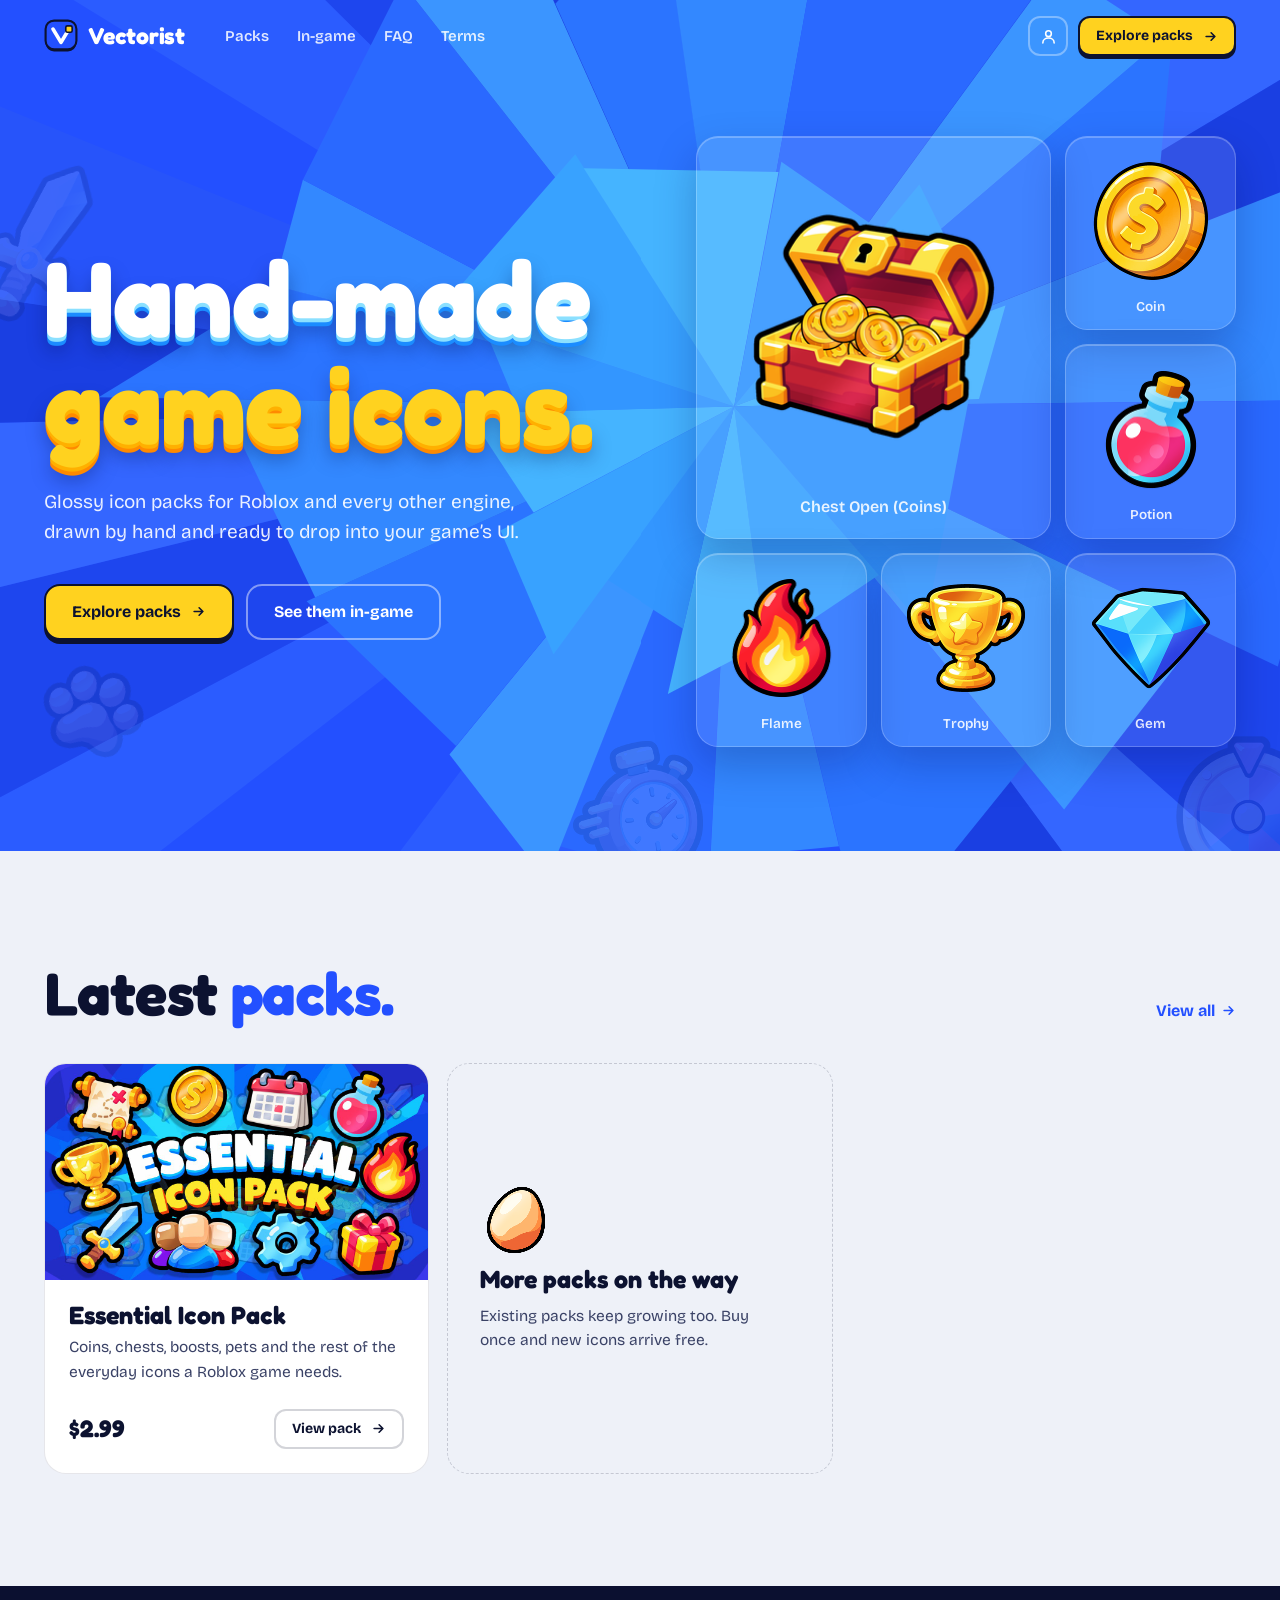
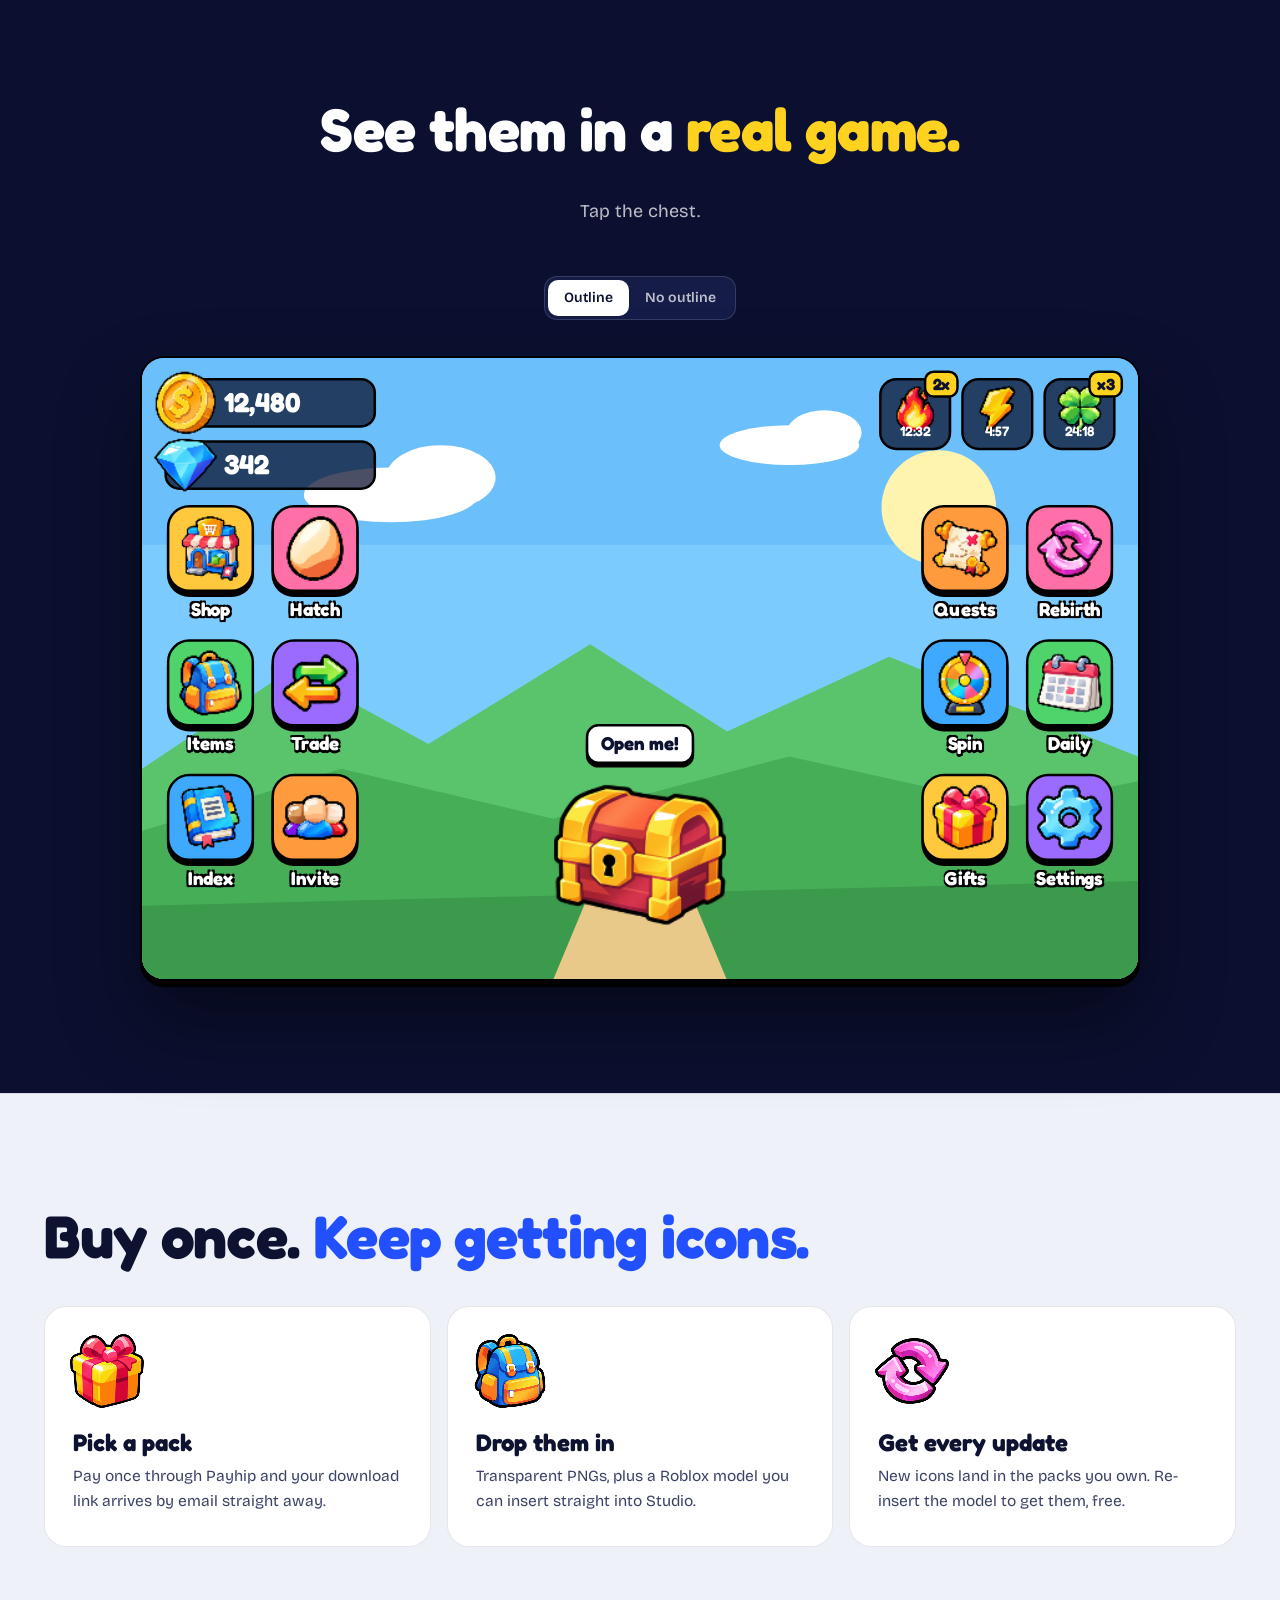
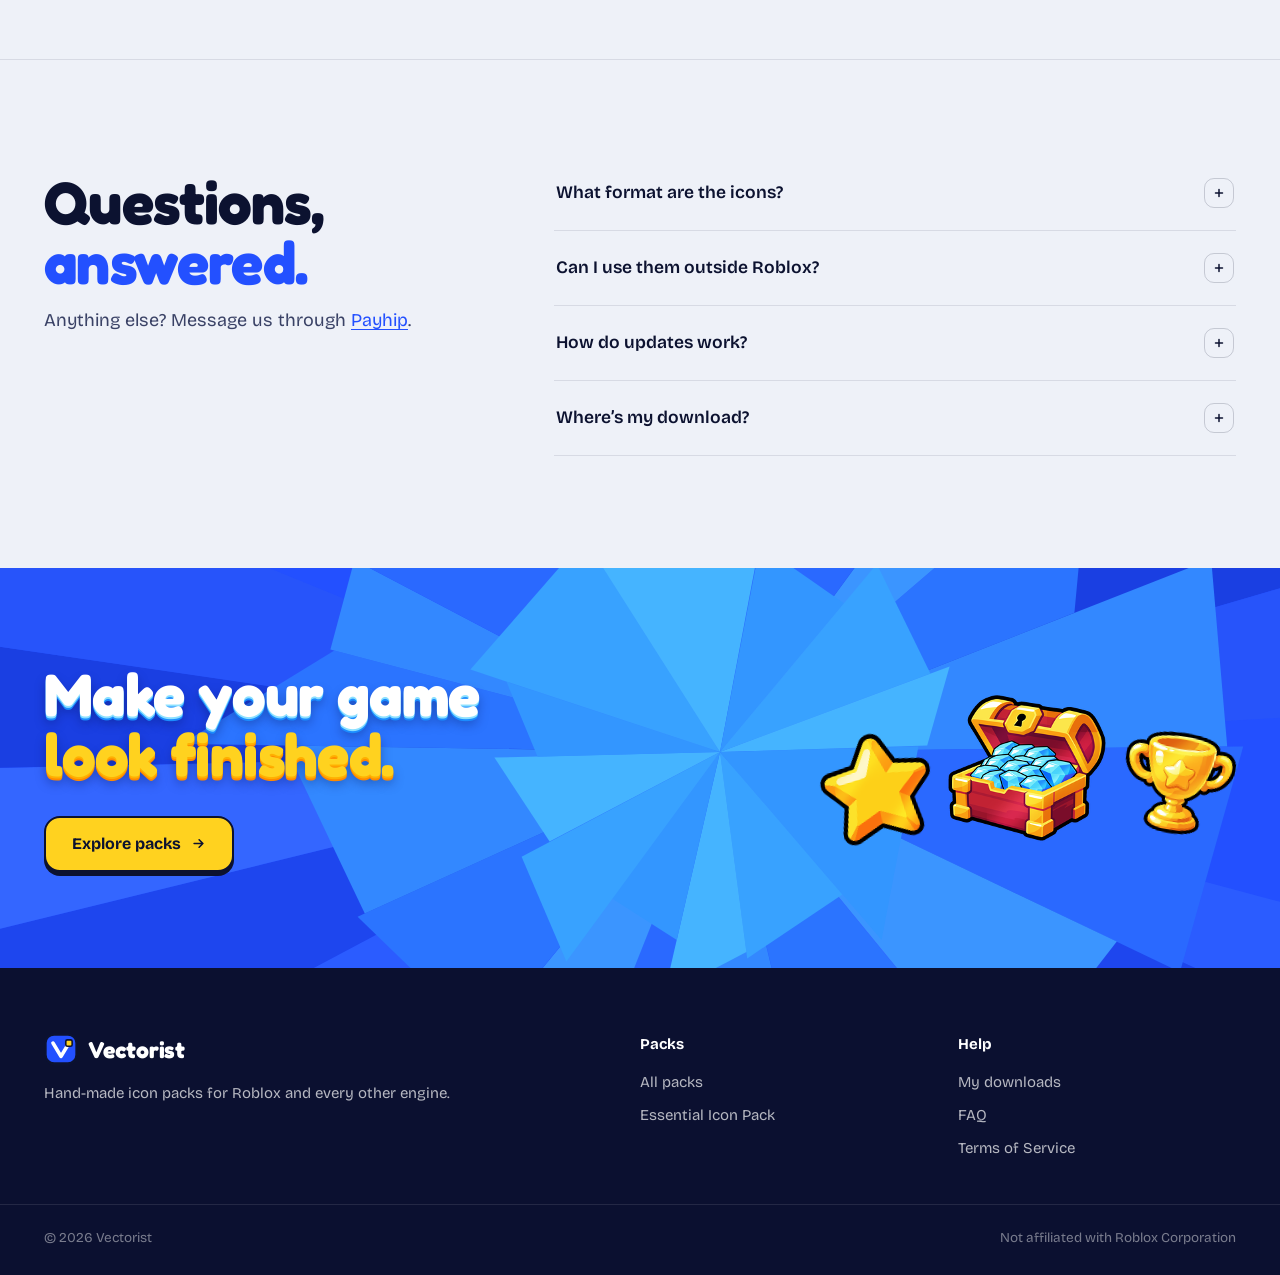
==== commit 3844a5d4: "Brand-first home, watermarked product grid, Terms of Service Co-Authored-By: Claude Opus 5.5 <norepl" ====
--- a/index.html
+++ b/index.html
@@ -1,15 +1,15 @@
 <!DOCTYPE html>
-<html lang="en" data-style="outline" data-guides="off" data-bd="paper">
+<html lang="en" data-style="outline">
 <head>
 <meta charset="utf-8">
 <meta name="viewport" content="width=device-width, initial-scale=1">
 <title>Vectorist | Hand-made game icons for Roblox</title>
-<meta name="description" content="34 hand-made glossy cartoon icons for Roblox and any game engine. Outline and no-outline styles, transparent PNG, free updates. $2.99.">
+<meta name="description" content="Hand-made, glossy icon packs for Roblox and every other game engine. Transparent PNG, outline and no-outline styles, free updates.">
 <link rel="canonical" href="https://vectorist.co/">
 <meta property="og:type" content="website">
 <meta property="og:site_name" content="Vectorist">
 <meta property="og:title" content="Vectorist | Hand-made game icons for Roblox">
-<meta property="og:description" content="34 hand-made glossy cartoon icons for Roblox and any game engine. Outline and no-outline styles, transparent PNG, free updates. $2.99.">
+<meta property="og:description" content="Hand-made, glossy icon packs for Roblox and every other game engine. Transparent PNG, outline and no-outline styles, free updates.">
 <meta property="og:url" content="https://vectorist.co/">
 <meta property="og:image" content="https://vectorist.co/assets/p/essential-cover.jpg">
 <meta name="twitter:card" content="summary_large_image">
@@ -17,8 +17,8 @@
 <link rel="icon" href="assets/mark.svg" type="image/svg+xml">
 <link rel="preload" href="assets/fonts/fredoka-latin-700-normal.woff2" as="font" type="font/woff2" crossorigin>
 <link rel="preload" href="assets/fonts/bricolage-grotesque-latin-opsz-normal.woff2" as="font" type="font/woff2" crossorigin>
-<link rel="stylesheet" href="css/site.css?v=1f7a1baf">
-<script>try{var s=localStorage.getItem('vx.style'),b=localStorage.getItem('vx.bd'),h=document.documentElement;if(s==='plain')h.setAttribute('data-style','plain');if(b)h.setAttribute('data-bd',b)}catch(e){}</script>
+<link rel="stylesheet" href="css/site.css?v=4e21b5a1">
+<script>try{if(localStorage.getItem('vx.style')==='plain')document.documentElement.setAttribute('data-style','plain')}catch(e){}</script>
 </head>
 <body class="">
 <header class="nav">
@@ -26,208 +26,145 @@
     <a class="logo" href="./"><img src="assets/mark.svg" alt="" width="34" height="34">Vectorist</a>
     <nav class="nav-links" aria-label="Main">
       <a href="packs/">Packs</a>
-      <a href="./#catalogue">Catalogue</a>
       <a href="./#in-game">In-game</a>
-      <a href="licence/">Licence</a>
       <a href="./#faq">FAQ</a>
+      <a href="terms/">Terms</a>
     </nav>
     <div class="nav-r">
       <a class="icon-btn dl" href="https://payhip.com/auth/login" title="My downloads" aria-label="My downloads"><svg width="17" height="17" viewBox="0 0 24 24" fill="none" stroke="currentColor" stroke-width="2.2" stroke-linecap="round"><circle cx="12" cy="8" r="4"/><path d="M4 21c0-4.4 3.6-7 8-7s8 2.6 8 7"/></svg></a>
-      <a class="btn btn-buy btn-sm" href="https://payhip.com/buy?link=97roH">Get the pack <span class="p">$2.99</span></a>
+      <a class="btn btn-y btn-sm" href="packs/">Explore packs <svg width="15" height="15" viewBox="0 0 24 24" fill="none" stroke="currentColor" stroke-width="2.6" stroke-linecap="round" stroke-linejoin="round"><path d="M5 12h14M13 6l6 6-6 6"/></svg></a>
       <button class="icon-btn burger" type="button" aria-label="Menu" aria-expanded="false" aria-controls="sheet"><svg width="18" height="18" viewBox="0 0 24 24" fill="none" stroke="currentColor" stroke-width="2.4" stroke-linecap="round"><path d="M4 7h16M4 12h16M4 17h16"/></svg></button>
     </div>
   </div>
 </header>
 <div class="sheet" id="sheet">
-  <a href="packs/">Packs <svg width="14" height="14" viewBox="0 0 24 24" fill="none" stroke="currentColor" stroke-width="2.6" stroke-linecap="round" stroke-linejoin="round"><path d="M5 12h14M13 6l6 6-6 6"/></svg></a>
-  <a href="./#catalogue">Catalogue <svg width="14" height="14" viewBox="0 0 24 24" fill="none" stroke="currentColor" stroke-width="2.6" stroke-linecap="round" stroke-linejoin="round"><path d="M5 12h14M13 6l6 6-6 6"/></svg></a>
-  <a href="./#in-game">In-game preview <svg width="14" height="14" viewBox="0 0 24 24" fill="none" stroke="currentColor" stroke-width="2.6" stroke-linecap="round" stroke-linejoin="round"><path d="M5 12h14M13 6l6 6-6 6"/></svg></a>
-  <a href="licence/">Licence <svg width="14" height="14" viewBox="0 0 24 24" fill="none" stroke="currentColor" stroke-width="2.6" stroke-linecap="round" stroke-linejoin="round"><path d="M5 12h14M13 6l6 6-6 6"/></svg></a>
-  <a href="./#faq">FAQ <svg width="14" height="14" viewBox="0 0 24 24" fill="none" stroke="currentColor" stroke-width="2.6" stroke-linecap="round" stroke-linejoin="round"><path d="M5 12h14M13 6l6 6-6 6"/></svg></a>
+  <a href="packs/">Packs <svg width="15" height="15" viewBox="0 0 24 24" fill="none" stroke="currentColor" stroke-width="2.6" stroke-linecap="round" stroke-linejoin="round"><path d="M5 12h14M13 6l6 6-6 6"/></svg></a>
+  <a href="./#in-game">In-game <svg width="15" height="15" viewBox="0 0 24 24" fill="none" stroke="currentColor" stroke-width="2.6" stroke-linecap="round" stroke-linejoin="round"><path d="M5 12h14M13 6l6 6-6 6"/></svg></a>
+  <a href="./#faq">FAQ <svg width="15" height="15" viewBox="0 0 24 24" fill="none" stroke="currentColor" stroke-width="2.6" stroke-linecap="round" stroke-linejoin="round"><path d="M5 12h14M13 6l6 6-6 6"/></svg></a>
+  <a href="terms/">Terms <svg width="15" height="15" viewBox="0 0 24 24" fill="none" stroke="currentColor" stroke-width="2.6" stroke-linecap="round" stroke-linejoin="round"><path d="M5 12h14M13 6l6 6-6 6"/></svg></a>
   <hr>
   <a href="https://payhip.com/auth/login">My downloads <svg width="17" height="17" viewBox="0 0 24 24" fill="none" stroke="currentColor" stroke-width="2.2" stroke-linecap="round"><circle cx="12" cy="8" r="4"/><path d="M4 21c0-4.4 3.6-7 8-7s8 2.6 8 7"/></svg></a>
 </div>
 <main>
 <section class="hero" id="hero">
-  <div class="hero-ghosts" aria-hidden="true"><div class="art" data-icon="sword" style="left:-3%;top:20%;width:150px;transform:rotate(-12deg)"></div><div class="art" data-icon="paw-print" style="left:3%;bottom:14%;width:110px;transform:rotate(14deg)"></div><div class="art" data-icon="timer" style="left:44%;bottom:-3%;width:150px"></div><div class="art" data-icon="spin-wheel" style="right:-5%;bottom:-6%;width:190px"></div></div>
+  <div class="hero-ghosts" aria-hidden="true"><div class="art" data-icon="sword" style="left:-3%;top:20%;width:150px;transform:rotate(-12deg)" aria-hidden="true"></div><div class="art" data-icon="paw-print" style="left:3%;bottom:10%;width:110px;transform:rotate(14deg)" aria-hidden="true"></div><div class="art" data-icon="timer" style="left:44%;bottom:-4%;width:150px" aria-hidden="true"></div><div class="art" data-icon="spin-wheel" style="right:-5%;bottom:-8%;width:190px" aria-hidden="true"></div></div>
   <div class="wrap hero-grid">
     <div>
-      <a class="eyebrow mono" href="packs/essential/"><b>NEW</b>Essential Icon Pack &middot; V1</a>
       <h1 class="d d-xl"><span class="ex-w">Hand-made</span><span class="ex-y">game icons.</span></h1>
-      <p class="hero-sub">34 glossy cartoon icons for Roblox and any other engine. Coins, chests, rebirths, pets and the rest, each in two styles that swap without moving a pixel. <strong>Drawn by Magma, no AI.</strong></p>
+      <p class="hero-sub">Glossy icon packs for Roblox and every other engine, drawn by hand and ready to drop into your game&rsquo;s UI.</p>
       <div class="hero-cta">
-        <a class="btn btn-buy btn-lg" href="https://payhip.com/buy?link=97roH">Get the pack <span class="p">$2.99</span></a>
-        <a class="btn btn-ghost btn-lg" href="#catalogue">See all 34 icons</a>
-      </div>
-      <p class="hero-note mono">Instant download<i>/</i>Free updates<i>/</i>Pay once</p>
+        <a class="btn btn-y btn-lg" href="packs/">Explore packs <svg width="15" height="15" viewBox="0 0 24 24" fill="none" stroke="currentColor" stroke-width="2.6" stroke-linecap="round" stroke-linejoin="round"><path d="M5 12h14M13 6l6 6-6 6"/></svg></a>
+        <a class="btn btn-ghost btn-lg" href="#in-game">See them in-game</a>
+      </div>
     </div>
     <div class="board" aria-label="Icon previews">
-      <div class="spec big"><div class="art" data-icon="chest-open-coins"></div><div class="lab mono"><span>Chest Open (Coins)</span><span>01</span></div></div>
-        <div class="spec"><div class="art" data-icon="coin"></div><div class="lab mono"><span>Coin</span><span>02</span></div></div>
-        <div class="spec"><div class="art" data-icon="potion"></div><div class="lab mono"><span>Potion</span><span>03</span></div></div>
-        <div class="spec"><div class="art" data-icon="flame"></div><div class="lab mono"><span>Flame</span><span>04</span></div></div>
-        <div class="spec"><div class="art" data-icon="trophy"></div><div class="lab mono"><span>Trophy</span><span>05</span></div></div>
-        <div class="spec"><div class="art" data-icon="gem"></div><div class="lab mono"><span>Gem</span><span>06</span></div></div>
-    </div>
-  </div>
-  <div class="specbar-o">
-    <div class="wrap specbar">
-      <div><b>34</b><span class="mono">Icons</span></div>
-      <div><b>68</b><span class="mono">PNG files</span></div>
-      <div><b>2</b><span class="mono">Styles, zero shift</span></div>
-      <div><b>1150px</b><span class="mono">Transparent source</span></div>
-      <div><b>Free</b><span class="mono">Updates, forever</span></div>
-    </div>
-  </div>
-</section>
-
-<section class="sec" id="catalogue">
+        <div class="spec big"><div class="fl"><div class="art" data-icon="chest-open-coins"></div></div><span class="nm">Chest Open (Coins)</span></div>
+        <div class="spec"><div class="fl"><div class="art" data-icon="coin"></div></div><span class="nm">Coin</span></div>
+        <div class="spec"><div class="fl"><div class="art" data-icon="potion"></div></div><span class="nm">Potion</span></div>
+        <div class="spec"><div class="fl"><div class="art" data-icon="flame"></div></div><span class="nm">Flame</span></div>
+        <div class="spec"><div class="fl"><div class="art" data-icon="trophy"></div></div><span class="nm">Trophy</span></div>
+        <div class="spec"><div class="fl"><div class="art" data-icon="gem"></div></div><span class="nm">Gem</span></div>
+    </div>
+  </div>
+</section>
+
+<section class="sec" id="packs">
   <div class="wrap">
     <div class="sec-h rv">
-      <div>
-        <div class="sec-k mono"><b>01</b>Catalogue</div>
-        <h2 class="d d-l ex-ink">Every icon, <em>both styles.</em></h2>
-        <p class="lede">Every icon sits on the same centred padding, so they line up in buttons and grids. Switch the style or turn on the guides to check.</p>
-      </div>
-      <a class="btn btn-line" href="packs/essential/">Open the pack page <svg width="14" height="14" viewBox="0 0 24 24" fill="none" stroke="currentColor" stroke-width="2.6" stroke-linecap="round" stroke-linejoin="round"><path d="M5 12h14M13 6l6 6-6 6"/></svg></a>
-    </div>
-    <div data-catalogue data-href="packs/essential/">
-      <div class="toolbar">
+      <h2 class="d d-l ink">Latest <em>packs.</em></h2>
+      <a class="link" href="packs/">View all <svg width="15" height="15" viewBox="0 0 24 24" fill="none" stroke="currentColor" stroke-width="2.6" stroke-linecap="round" stroke-linejoin="round"><path d="M5 12h14M13 6l6 6-6 6"/></svg></a>
+    </div>
+    <div class="packs rv">
+      <a class="pack" href="packs/essential/">
+        <div class="cv"><img src="assets/p/essential-cover.jpg" alt="Essential Icon Pack" width="1280" height="720" loading="lazy" draggable="false"></div>
+        <div class="bd">
+          <h3>Essential Icon Pack</h3>
+          <p>Coins, chests, boosts, pets and the rest of the everyday icons a Roblox game needs.</p>
+          <div class="row"><span class="pr">$2.99</span><span class="btn btn-line btn-sm">View pack <svg width="15" height="15" viewBox="0 0 24 24" fill="none" stroke="currentColor" stroke-width="2.6" stroke-linecap="round" stroke-linejoin="round"><path d="M5 12h14M13 6l6 6-6 6"/></svg></span></div>
+        </div>
+      </a>
+      <div class="pack soon">
+        <div class="art" data-icon="egg" aria-hidden="true"></div>
+        <h3>More packs on the way</h3>
+        <p>Existing packs keep growing too. Buy once and new icons arrive free.</p>
+      </div>
+    </div>
+  </div>
+</section>
+
+<section class="sec night" id="in-game">
+  <div class="wrap">
+    <div class="sec-h c rv">
+      <h2 class="d d-l ink">See them in a <em>real game.</em></h2>
+      <p class="lede">Tap the chest.</p>
       <div class="seg" role="group" aria-label="Icon style">
-        <button type="button" data-set-style="outline" aria-pressed="true">Outline <kbd>O</kbd></button>
-        <button type="button" data-set-style="plain" aria-pressed="false">No outline <kbd>O</kbd></button>
-      </div>
-      <button class="tgl" type="button" data-toggle="guides" aria-pressed="false"><span class="sw"></span>Padding guides <kbd>G</kbd></button>
-      <div class="bd" role="group" aria-label="Backdrop">
-        <span>Backdrop</span>
-        <button type="button" data-set-bd="paper" style="background:#fff" aria-label="Light backdrop"></button>
-        <button type="button" data-set-bd="night" style="background:#151C48" aria-label="Dark backdrop"></button>
-        <button type="button" data-set-bd="sky" style="background:#3B6BFF" aria-label="Blue backdrop"></button>
-        <kbd>B</kbd>
-      </div>
-      <div class="chips" role="group" aria-label="Filter by category"></div>
-      </div>
-      <div class="grid" aria-live="polite"></div>
-      <div class="grid-empty" hidden>Nothing in this category yet.</div>
-    </div>
-  </div>
-</section>
-
-<section class="sec night" id="in-game">
-  <div class="wrap hud-wrap">
-    <div class="rv">
-      <div class="sec-k mono"><b>02</b>In-game</div>
-      <h2 class="d d-l ex-ink">Made for a <em>real HUD.</em></h2>
-      <p class="lede">Built for the buttons players press hundreds of times a session. Try it: open the chest.</p>
-      <ul class="ticks">
-        <li><div class="art" data-icon="padlock-unlocked"></div><span>Centred on one grid, so icons drop into buttons without nudging.</span></li>
-        <li><div class="art" data-icon="trade"></div><span>Both styles share the same footprint. Swap them and nothing moves.</span></li>
-        <li><div class="art" data-icon="rebirth"></div><span>Re-insert the model from your inventory to pull in new icons.</span></li>
-      </ul>
-      <div class="seg" role="group" aria-label="Icon style">
-        <button type="button" data-set-style="outline" aria-pressed="true">Outline <kbd>O</kbd></button>
-        <button type="button" data-set-style="plain" aria-pressed="false">No outline <kbd>O</kbd></button>
-      </div>
-    </div>
-    <div class="rv">
-      <div class="hud-frame">
-        <div class="hud">
-          <svg class="hud-scene" viewBox="0 0 800 500" preserveAspectRatio="none" aria-hidden="true">
-            <rect width="800" height="500" fill="#7CCBFF"/>
-            <rect y="0" width="800" height="150" fill="#6BC0FB"/>
-            <circle cx="640" cy="120" r="46" fill="#FFF3B0"/>
-            <g fill="#fff"><ellipse cx="200" cy="110" rx="70" ry="22"/><ellipse cx="240" cy="96" rx="44" ry="26"/><ellipse cx="520" cy="70" rx="56" ry="16"/><ellipse cx="548" cy="60" rx="30" ry="18"/></g>
-            <path d="M0 330 L120 250 L230 310 L360 230 L470 300 L600 240 L800 320 L800 500 L0 500Z" fill="#59C46B"/>
-            <path d="M0 380 L160 330 L330 370 L520 320 L700 360 L800 340 L800 500 L0 500Z" fill="#46AE57"/>
-            <path d="M0 440 L800 420 L800 500 L0 500Z" fill="#3C9A4C"/>
-            <path d="M330 500 L380 380 L420 380 L470 500Z" fill="#E8C98A"/>
-          </svg>
-          <div class="hud-cur">
-            <div class="pill"><div class="art" data-icon="coin"></div><span data-count="coin">12,480</span></div>
-            <div class="pill"><div class="art" data-icon="gem"></div><span>342</span></div>
-          </div>
-          <div class="hud-boost">
-            <div class="boost"><div class="art" data-icon="flame"></div><i>2x</i><b data-timer="754">12:34</b></div>
-            <div class="boost"><div class="art" data-icon="lightning-bolt"></div><b data-timer="299">4:59</b></div>
-            <div class="boost"><div class="art" data-icon="luck-clover"></div><i>x3</i><b data-timer="1460">24:20</b></div>
-          </div>
-          <div class="hud-col l">
-          <button class="gb" type="button" tabindex="-1"><span class="k c-y"><div class="art" data-icon="shop"></div></span><span>Shop</span></button>
-          <button class="gb" type="button" tabindex="-1"><span class="k c-p"><div class="art" data-icon="egg"></div></span><span>Hatch</span></button>
-          <button class="gb" type="button" tabindex="-1"><span class="k c-g"><div class="art" data-icon="backpack"></div></span><span>Items</span></button>
-          <button class="gb" type="button" tabindex="-1"><span class="k c-v"><div class="art" data-icon="trade"></div></span><span>Trade</span></button>
-          <button class="gb" type="button" tabindex="-1"><span class="k c-b"><div class="art" data-icon="index"></div></span><span>Index</span></button>
-          <button class="gb" type="button" tabindex="-1"><span class="k c-o"><div class="art" data-icon="friends"></div></span><span>Invite</span></button>
-          </div>
-          <div class="hud-col r">
-          <button class="gb" type="button" tabindex="-1"><span class="k c-o"><div class="art" data-icon="quest-scroll"></div></span><span>Quests</span></button>
-          <button class="gb spin" type="button" data-spin="rebirth" tabindex="-1"><span class="k c-p"><div class="art" data-icon="rebirth"></div></span><span>Rebirth</span></button>
-          <button class="gb spin" type="button" data-spin="wheel" tabindex="-1"><span class="k c-b"><div class="art" data-icon="spin-wheel"></div></span><span>Spin</span></button>
-          <button class="gb" type="button" tabindex="-1"><span class="k c-g"><div class="art" data-icon="calendar"></div></span><span>Daily</span></button>
-          <button class="gb" type="button" tabindex="-1"><span class="k c-y"><div class="art" data-icon="present"></div></span><span>Gifts</span></button>
-          <button class="gb spin" type="button" data-spin="cog" tabindex="-1"><span class="k c-v"><div class="art" data-icon="settings"></div></span><span>Settings</span></button>
-          </div>
-          <button class="hud-chest" type="button" aria-label="Open the chest"><span class="tip">Open me!</span><div class="art" data-icon="chest-closed"></div></button>
-          <div class="hud-toast d ex-y" aria-hidden="true">+250</div>
-        </div>
-      </div>
-      <p class="hud-try mono">Interactive: tap the chest, wheel, rebirth or cog</p>
+        <button type="button" data-set-style="outline" aria-pressed="true">Outline</button>
+        <button type="button" data-set-style="plain" aria-pressed="false">No outline</button>
+      </div>
+    </div>
+    <div class="hud-frame rv">
+      <div class="hud">
+        <svg class="hud-scene" viewBox="0 0 800 500" preserveAspectRatio="none" aria-hidden="true">
+          <rect width="800" height="500" fill="#7CCBFF"/>
+          <rect width="800" height="150" fill="#6BC0FB"/>
+          <circle cx="640" cy="120" r="46" fill="#FFF3B0"/>
+          <g fill="#fff"><ellipse cx="200" cy="110" rx="70" ry="22"/><ellipse cx="240" cy="96" rx="44" ry="26"/><ellipse cx="520" cy="70" rx="56" ry="16"/><ellipse cx="548" cy="60" rx="30" ry="18"/></g>
+          <path d="M0 330 L120 250 L230 310 L360 230 L470 300 L600 240 L800 320 L800 500 L0 500Z" fill="#59C46B"/>
+          <path d="M0 380 L160 330 L330 370 L520 320 L700 360 L800 340 L800 500 L0 500Z" fill="#46AE57"/>
+          <path d="M0 440 L800 420 L800 500 L0 500Z" fill="#3C9A4C"/>
+          <path d="M330 500 L380 380 L420 380 L470 500Z" fill="#E8C98A"/>
+        </svg>
+        <div class="hud-cur">
+          <div class="pill"><div class="art" data-icon="coin" aria-hidden="true"></div><span data-count="coin">12,480</span></div>
+          <div class="pill"><div class="art" data-icon="gem" aria-hidden="true"></div><span>342</span></div>
+        </div>
+        <div class="hud-boost">
+          <div class="boost"><div class="art" data-icon="flame" aria-hidden="true"></div><i>2x</i><b data-timer="754">12:34</b></div>
+          <div class="boost"><div class="art" data-icon="lightning-bolt" aria-hidden="true"></div><b data-timer="299">4:59</b></div>
+          <div class="boost"><div class="art" data-icon="luck-clover" aria-hidden="true"></div><i>x3</i><b data-timer="1460">24:20</b></div>
+        </div>
+        <div class="hud-col l">
+          <button class="gb" type="button" tabindex="-1"><span class="k c-y"><div class="art" data-icon="shop" aria-hidden="true"></div></span><span>Shop</span></button>
+          <button class="gb" type="button" tabindex="-1"><span class="k c-p"><div class="art" data-icon="egg" aria-hidden="true"></div></span><span>Hatch</span></button>
+          <button class="gb" type="button" tabindex="-1"><span class="k c-g"><div class="art" data-icon="backpack" aria-hidden="true"></div></span><span>Items</span></button>
+          <button class="gb" type="button" tabindex="-1"><span class="k c-v"><div class="art" data-icon="trade" aria-hidden="true"></div></span><span>Trade</span></button>
+          <button class="gb" type="button" tabindex="-1"><span class="k c-b"><div class="art" data-icon="index" aria-hidden="true"></div></span><span>Index</span></button>
+          <button class="gb" type="button" tabindex="-1"><span class="k c-o"><div class="art" data-icon="friends" aria-hidden="true"></div></span><span>Invite</span></button>
+        </div>
+        <div class="hud-col r">
+          <button class="gb" type="button" tabindex="-1"><span class="k c-o"><div class="art" data-icon="quest-scroll" aria-hidden="true"></div></span><span>Quests</span></button>
+          <button class="gb spin" type="button" data-spin="rebirth" tabindex="-1"><span class="k c-p"><div class="art" data-icon="rebirth" aria-hidden="true"></div></span><span>Rebirth</span></button>
+          <button class="gb spin" type="button" data-spin="wheel" tabindex="-1"><span class="k c-b"><div class="art" data-icon="spin-wheel" aria-hidden="true"></div></span><span>Spin</span></button>
+          <button class="gb" type="button" tabindex="-1"><span class="k c-g"><div class="art" data-icon="calendar" aria-hidden="true"></div></span><span>Daily</span></button>
+          <button class="gb" type="button" tabindex="-1"><span class="k c-y"><div class="art" data-icon="present" aria-hidden="true"></div></span><span>Gifts</span></button>
+          <button class="gb spin" type="button" data-spin="cog" tabindex="-1"><span class="k c-v"><div class="art" data-icon="settings" aria-hidden="true"></div></span><span>Settings</span></button>
+        </div>
+        <button class="hud-chest" type="button" aria-label="Open the chest"><span class="tip">Open me!</span><div class="art" data-icon="chest-closed" aria-hidden="true"></div></button>
+        <div class="hud-toast d ex-y" aria-hidden="true">+250</div>
+      </div>
     </div>
   </div>
 </section>
 
 <section class="sec" id="how">
   <div class="wrap">
-    <div class="sec-h rv"><div><div class="sec-k mono"><b>03</b>How it works</div><h2 class="d d-l ex-ink">Buy once. <em>Keep getting icons.</em></h2></div></div>
+    <div class="sec-h rv"><h2 class="d d-l ink">Buy once. <em>Keep getting icons.</em></h2></div>
     <div class="steps rv">
-      <div class="step"><div class="art" data-icon="present"></div><span class="n mono">Step 1</span><h3>Buy on Payhip</h3><p>One payment of $2.99 USD. Payhip handles checkout and emails your download link straight away.</p></div>
-      <div class="step"><div class="art" data-icon="backpack"></div><span class="n mono">Step 2</span><h3>Drop them in</h3><p>Unzip 68 transparent PNGs, or insert the model into Roblox Studio and start wiring up buttons.</p></div>
-      <div class="step"><div class="art" data-icon="rebirth"></div><span class="n mono">Step 3</span><h3>Get every update</h3><p>New icons are added to the same pack. Re-insert the model from your inventory to get them, at no extra cost.</p></div>
-    </div>
-  </div>
-</section>
-
-<section class="sec" id="licence-summary">
-  <div class="wrap">
-    <div class="sec-h rv">
-      <div>
-        <div class="sec-k mono"><b>04</b>Licence</div>
-        <h2 class="d d-l ex-ink">The licence, <em>in plain English.</em></h2>
-      </div>
-      <a class="btn btn-line" href="licence/">Read the full licence <svg width="14" height="14" viewBox="0 0 24 24" fill="none" stroke="currentColor" stroke-width="2.6" stroke-linecap="round" stroke-linejoin="round"><path d="M5 12h14M13 6l6 6-6 6"/></svg></a>
-    </div>
-    <div class="lic rv">
-      <div>
-        <h3><div class="art" data-icon="padlock-unlocked"></div>You can</h3>
-        <ul>
-          <li><svg width="18" height="18" viewBox="0 0 24 24" fill="none" stroke="#18A957" stroke-width="3" stroke-linecap="round" stroke-linejoin="round"><path d="M5 12.5l4.5 4.5L19 7.5"/></svg><span>Use the icons in your own games, on Roblox or any other engine.</span></li>
-          <li><svg width="18" height="18" viewBox="0 0 24 24" fill="none" stroke="#18A957" stroke-width="3" stroke-linecap="round" stroke-linejoin="round"><path d="M5 12.5l4.5 4.5L19 7.5"/></svg><span>Use the outline and no-outline versions together however you like.</span></li>
-          <li><svg width="18" height="18" viewBox="0 0 24 24" fill="none" stroke="#18A957" stroke-width="3" stroke-linecap="round" stroke-linejoin="round"><path d="M5 12.5l4.5 4.5L19 7.5"/></svg><span>Get every future update to the pack at no extra cost.</span></li>
-        </ul>
-      </div>
-      <div class="no">
-        <h3><div class="art" data-icon="padlock-locked"></div>You can&rsquo;t</h3>
-        <ul>
-          <li><svg width="18" height="18" viewBox="0 0 24 24" fill="none" stroke="#E5484D" stroke-width="3" stroke-linecap="round"><path d="M6 6l12 12M18 6L6 18"/></svg><span>Re-upload the icons anywhere, including the Roblox Creator Store.</span></li>
-          <li><svg width="18" height="18" viewBox="0 0 24 24" fill="none" stroke="#E5484D" stroke-width="3" stroke-linecap="round"><path d="M6 6l12 12M18 6L6 18"/></svg><span>Resell them, alone or bundled into another pack, kit or template.</span></li>
-          <li><svg width="18" height="18" viewBox="0 0 24 24" fill="none" stroke="#E5484D" stroke-width="3" stroke-linecap="round"><path d="M6 6l12 12M18 6L6 18"/></svg><span>Share or redistribute the files, free or paid.</span></li>
-        </ul>
-      </div>
+      <div class="step"><div class="art" data-icon="present" aria-hidden="true"></div><h3>Pick a pack</h3><p>Pay once through Payhip and your download link arrives by email straight away.</p></div>
+      <div class="step"><div class="art" data-icon="backpack" aria-hidden="true"></div><h3>Drop them in</h3><p>Transparent PNGs, plus a Roblox model you can insert straight into Studio.</p></div>
+      <div class="step"><div class="art" data-icon="rebirth" aria-hidden="true"></div><h3>Get every update</h3><p>New icons land in the packs you own. Re-insert the model to get them, free.</p></div>
     </div>
   </div>
 </section>
 
 <section class="sec" id="faq">
-  <div class="wrap">
-    <div class="faq-l rv">
-    <div class="sec-h"><div><div class="sec-k mono"><b>05</b>FAQ</div><h2 class="d d-l ex-ink">Questions, <em>answered.</em></h2><p class="lede">Anything else, ask through the <a href="https://payhip.com/b/97roH" style="color:var(--blue);text-decoration:underline;text-underline-offset:3px">pack&rsquo;s Payhip page</a>.</p></div></div>
-    <div class="faq">
-      <details><summary>What do I get?<span class="pm"><svg width="12" height="12" viewBox="0 0 24 24" fill="none" stroke="currentColor" stroke-width="3" stroke-linecap="round"><path d="M12 5v14M5 12h14"/></svg></span></summary><p>One ZIP with 68 transparent PNGs: 34 icons, each in an outline and a no-outline version, at 1150 &times; 1150 px. Every icon sits on the same centred padding.</p></details>
-      <details><summary>Are these vector (SVG) files?<span class="pm"><svg width="12" height="12" viewBox="0 0 24 24" fill="none" stroke="currentColor" stroke-width="3" stroke-linecap="round"><path d="M12 5v14M5 12h14"/></svg></span></summary><p>No. They&rsquo;re high-resolution PNGs, which is the format Roblox uses for image assets. At 1150 px they scale down cleanly to any button or HUD size.</p></details>
-      <details><summary>Can I use them outside Roblox?<span class="pm"><svg width="12" height="12" viewBox="0 0 24 24" fill="none" stroke="currentColor" stroke-width="3" stroke-linecap="round"><path d="M12 5v14M5 12h14"/></svg></span></summary><p>Yes. They&rsquo;re standard transparent PNGs, so they work in Unity, Godot, Unreal, GameMaker or a web game. The licence covers your own projects on any platform.</p></details>
-      <details><summary>How do updates work?<span class="pm"><svg width="12" height="12" viewBox="0 0 24 24" fill="none" stroke="currentColor" stroke-width="3" stroke-linecap="round"><path d="M12 5v14M5 12h14"/></svg></span></summary><p>Buy once and every update to the pack is included. Re-insert the model from your Roblox inventory to get the latest version, or download the ZIP again from your Payhip account.</p></details>
-      <details><summary>Where&rsquo;s my download?<span class="pm"><svg width="12" height="12" viewBox="0 0 24 24" fill="none" stroke="currentColor" stroke-width="3" stroke-linecap="round"><path d="M12 5v14M5 12h14"/></svg></span></summary><p>Payhip emails your download link straight after checkout. You can also <a href="https://payhip.com/auth/login">sign in to Payhip</a> with the same email to download it again at any time.</p></details>
-    </div>
+  <div class="wrap faq-l">
+    <div class="sec-h rv"><div><h2 class="d d-l ink">Questions, <em>answered.</em></h2><p class="lede">Anything else? Message us through <a href="https://payhip.com/b/97roH">Payhip</a>.</p></div></div>
+    <div class="faq rv">
+        <details><summary>What format are the icons?<span class="pm"><svg width="12" height="12" viewBox="0 0 24 24" fill="none" stroke="currentColor" stroke-width="3" stroke-linecap="round"><path d="M12 5v14M5 12h14"/></svg></span></summary><p>Transparent PNGs at a high resolution, so they scale down cleanly to any button or HUD size. Each icon comes with an outline and a no-outline version.</p></details>
+        <details><summary>Can I use them outside Roblox?<span class="pm"><svg width="12" height="12" viewBox="0 0 24 24" fill="none" stroke="currentColor" stroke-width="3" stroke-linecap="round"><path d="M12 5v14M5 12h14"/></svg></span></summary><p>Yes. They work in Unity, Godot, Unreal, GameMaker or a web game. Use them in your own games on any platform.</p></details>
+        <details><summary>How do updates work?<span class="pm"><svg width="12" height="12" viewBox="0 0 24 24" fill="none" stroke="currentColor" stroke-width="3" stroke-linecap="round"><path d="M12 5v14M5 12h14"/></svg></span></summary><p>Buy a pack once and every update to it is included. Re-insert the model from your Roblox inventory to get the latest version, or download the files again from your Payhip account.</p></details>
+        <details><summary>Where&rsquo;s my download?<span class="pm"><svg width="12" height="12" viewBox="0 0 24 24" fill="none" stroke="currentColor" stroke-width="3" stroke-linecap="round"><path d="M12 5v14M5 12h14"/></svg></span></summary><p>Payhip emails your download link straight after checkout. You can also <a href="https://payhip.com/auth/login">sign in to Payhip</a> with the same email to download it again.</p></details>
     </div>
   </div>
 </section>
@@ -235,11 +172,10 @@
 <section class="final">
   <div class="wrap">
     <div>
-      <h2 class="d d-l"><span class="ex-w">One payment.</span><br><span class="ex-y">Every future icon.</span></h2>
-      <p class="price">$2.99 USD &middot; instant download &middot; free updates</p>
-      <div class="row" style="margin-top:28px"><a class="btn btn-buy btn-lg" href="https://payhip.com/buy?link=97roH">Get the pack <span class="p">$2.99</span></a></div>
-    </div>
-    <div class="final-art" aria-hidden="true"><div class="art" data-icon="star"></div><div class="art" data-icon="chest-open-gems"></div><div class="art" data-icon="trophy"></div></div>
+      <h2 class="d d-l"><span class="ex-w">Make your game</span><br><span class="ex-y">look finished.</span></h2>
+      <a class="btn btn-y btn-lg" href="packs/">Explore packs <svg width="15" height="15" viewBox="0 0 24 24" fill="none" stroke="currentColor" stroke-width="2.6" stroke-linecap="round" stroke-linejoin="round"><path d="M5 12h14M13 6l6 6-6 6"/></svg></a>
+    </div>
+    <div class="final-art" aria-hidden="true"><div class="art" data-icon="star" aria-hidden="true"></div><div class="art" data-icon="chest-open-gems" aria-hidden="true"></div><div class="art" data-icon="trophy" aria-hidden="true"></div></div>
   </div>
 </section>
 
@@ -248,32 +184,27 @@
   <div class="wrap">
     <div class="brand">
       <a class="logo" href="./"><img src="assets/mark.svg" alt="" width="34" height="34">Vectorist</a>
-      <p>Hand-made icon packs for Roblox and every other engine.<br>Icons drawn by Magma. No AI.</p>
-    </div>
-    <div>
-      <h4 class="mono">Shop</h4>
+      <p>Hand-made icon packs for Roblox and every other engine.</p>
+    </div>
+    <div>
+      <h4>Packs</h4>
       <ul>
         <li><a href="packs/">All packs</a></li>
         <li><a href="packs/essential/">Essential Icon Pack</a></li>
+      </ul>
+    </div>
+    <div>
+      <h4>Help</h4>
+      <ul>
         <li><a href="https://payhip.com/auth/login">My downloads</a></li>
+        <li><a href="./#faq">FAQ</a></li>
+        <li><a href="terms/">Terms of Service</a></li>
       </ul>
     </div>
-    <div>
-      <h4 class="mono">Help</h4>
-      <ul>
-        <li><a href="licence/">Licence</a></li>
-        <li><a href="./#faq">FAQ</a></li>
-        <li><a href="./#how">How updates work</a></li>
-      </ul>
-    </div>
-  </div>
-  <div class="foot-b"><div class="wrap"><span>&copy; 2026 Vectorist. All icons are the property of their creator.</span><span>Checkout and downloads by Payhip.</span></div></div>
+  </div>
+  <div class="foot-b"><div class="wrap"><span>&copy; 2026 Vectorist</span><span>Not affiliated with Roblox Corporation</span></div></div>
 </footer>
-<div class="mbar" data-after="#hero" data-hide=".final">
-  <div class="t"><b>Essential Icon Pack</b><span>34 icons &middot; free updates</span></div>
-  <a class="btn btn-buy btn-sm" href="https://payhip.com/buy?link=97roH">Get it <span class="p">$2.99</span></a>
-</div>
-<script src="js/catalog.js?v=1f7a1baf"></script>
-<script src="js/site.js?v=1f7a1baf"></script>
+<script src="js/catalog.js?v=4e21b5a1"></script>
+<script src="js/site.js?v=4e21b5a1"></script>
 </body>
 </html>
--- a/css/site.css
+++ b/css/site.css
@@ -1,89 +1,81 @@
 /* ==========================================================================
    Vectorist — site styles
-   Colour rules: blue = brand field, yellow = Buy only, ink = everything else.
-   Display face (Fredoka) is for headlines only; never for body or UI labels.
+   Blue = brand field. Yellow button = the one primary action per view.
+   Fredoka is for headlines only. No mono labels, no numbering, no kickers.
    ========================================================================== */
 
-/* Self-hosted fonts (SIL Open Font License): no third-party request, no layout jump. */
+/* Self-hosted fonts (SIL Open Font License) */
 @font-face{font-family:"Fredoka";font-weight:600;font-display:swap;src:url(../assets/fonts/fredoka-latin-600-normal.woff2) format("woff2")}
 @font-face{font-family:"Fredoka";font-weight:700;font-display:swap;src:url(../assets/fonts/fredoka-latin-700-normal.woff2) format("woff2")}
 @font-face{font-family:"Bricolage Grotesque";font-weight:200 800;font-display:swap;src:url(../assets/fonts/bricolage-grotesque-latin-opsz-normal.woff2) format("woff2-variations"),url(../assets/fonts/bricolage-grotesque-latin-opsz-normal.woff2) format("woff2")}
-@font-face{font-family:"JetBrains Mono";font-weight:500;font-display:swap;src:url(../assets/fonts/jetbrains-mono-latin-500-normal.woff2) format("woff2")}
 
 :root{
-  --blue:#2350FF; --blue-d:#1636C9; --sky:#1EC8FF; --sky-l:#8BE0FF;
-  --ink:#0C1230; --ink-2:#3A4266; --ink-3:#737A98;
-  --paper:#EEF1F8; --card:#FFFFFF; --rule:rgba(12,18,48,.11); --rule-2:rgba(12,18,48,.2);
+  --blue:#2350FF; --sky:#1EC8FF; --sky-l:#8BE0FF;
+  --ink:#0C1230; --ink-2:#3A4266; --ink-3:#6B7392;
+  --paper:#EEF1F8; --card:#FFFFFF; --rule:rgba(12,18,48,.1); --rule-2:rgba(12,18,48,.18);
   --yellow:#FFD21F; --yellow-h:#FFDD4F; --orange:#FF8A00;
-  --night:#0B1030; --night-2:#151C48; --night-rule:rgba(255,255,255,.1);
-  --tile:#FFFFFF;
+  --night:#0B1030; --night-2:#151C48;
   --fd:"Fredoka",ui-rounded,system-ui,sans-serif;
   --fb:"Bricolage Grotesque",system-ui,sans-serif;
-  --fm:"JetBrains Mono",ui-monospace,monospace;
-  --r:16px; --wrap:1240px; --gut:24px;
+  --wrap:1240px; --gut:24px;
   --ease:cubic-bezier(.2,.7,.2,1);
 }
 *,*::before,*::after{box-sizing:border-box;margin:0;padding:0}
-html{-webkit-text-size-adjust:100%;scroll-behavior:smooth;scroll-padding-top:84px}
-body{overflow-x:clip;font-family:var(--fb);font-size:16px;line-height:1.6;color:var(--ink);background:var(--paper);
-  font-optical-sizing:auto;-webkit-font-smoothing:antialiased;overflow-x:hidden}
+html{-webkit-text-size-adjust:100%;scroll-behavior:smooth;scroll-padding-top:88px}
+body{overflow-x:clip;font-family:var(--fb);font-size:16px;line-height:1.6;color:var(--ink);background:var(--paper);font-optical-sizing:auto;-webkit-font-smoothing:antialiased}
 img,svg,canvas{display:block;max-width:100%}
 a{color:inherit;text-decoration:none}
 button{font:inherit;color:inherit;background:none;border:0;cursor:pointer}
 :focus-visible{outline:3px solid var(--sky);outline-offset:3px;border-radius:6px}
 ::selection{background:var(--yellow);color:var(--ink)}
 .wrap{max-width:var(--wrap);margin:0 auto;padding:0 var(--gut)}
-.sr{position:absolute;width:1px;height:1px;overflow:hidden;clip:rect(0 0 0 0);white-space:nowrap}
-.mono{font-family:var(--fm);font-size:11px;font-weight:500;letter-spacing:.08em;text-transform:uppercase}
-
-/* ---------- Display type: the thumbnail's extruded lettering ---------- */
-.d{font-family:var(--fd);font-weight:700;line-height:.98;letter-spacing:-.01em}
-.d-xl{font-size:clamp(52px,8.4vw,112px)}
-.d-l{font-size:clamp(38px,5.2vw,64px)}
-.d-m{font-size:clamp(26px,3vw,34px)}
+
+/* ---------- Display type ---------- */
+.d{font-family:var(--fd);font-weight:700;line-height:1;letter-spacing:-.01em}
+.d-xl{font-size:clamp(54px,8.4vw,112px)}
+.d-l{font-size:clamp(36px,4.8vw,60px)}
 .ex-w{color:#fff;text-shadow:0 .035em 0 var(--sky-l),0 .07em 0 #1B8CFF,0 .12em .18em rgba(6,16,80,.35)}
 .ex-y{color:var(--yellow);text-shadow:0 .035em 0 #FFB000,0 .07em 0 var(--orange),0 .12em .18em rgba(6,16,80,.35)}
-.ex-ink{color:var(--ink)}
-.ex-ink em{font-style:normal;color:var(--blue)}
+.ink{color:var(--ink)}
+.ink em{font-style:normal;color:var(--blue)}
 
 /* ---------- Buttons ---------- */
-.btn{--h:48px;display:inline-flex;align-items:center;justify-content:center;gap:10px;height:var(--h);padding:0 22px;
-  border-radius:14px;font-family:var(--fb);font-weight:700;font-size:15px;white-space:nowrap;user-select:none;
-  transition:transform .12s var(--ease),box-shadow .12s var(--ease),background-color .15s}
-.btn-buy{background:var(--yellow);color:var(--ink);border:2.5px solid var(--ink);box-shadow:0 4px 0 var(--ink)}
-.btn-buy:hover{background:var(--yellow-h)}
-.btn-buy:active{transform:translateY(3px);box-shadow:0 1px 0 var(--ink)}
-.btn-buy .p{font-family:var(--fm);font-size:13px;font-weight:500;padding-left:12px;border-left:2px solid rgba(12,18,48,.22)}
+.btn{--h:48px;display:inline-flex;align-items:center;justify-content:center;gap:10px;height:var(--h);padding:0 22px;border-radius:14px;
+  font-family:var(--fb);font-weight:700;font-size:15px;white-space:nowrap;user-select:none;
+  transition:transform .12s var(--ease),box-shadow .12s var(--ease),background-color .15s,border-color .15s}
+.btn svg{transition:transform .15s var(--ease)}
+.btn:hover svg{transform:translateX(2px)}
+.btn-y{background:var(--yellow);color:var(--ink);border:2.5px solid var(--ink);box-shadow:0 4px 0 var(--ink)}
+.btn-y:hover{background:var(--yellow-h)}
+.btn-y:active{transform:translateY(3px);box-shadow:0 1px 0 var(--ink)}
+.btn-y .p{padding-left:12px;border-left:2px solid rgba(12,18,48,.2);font-variant-numeric:tabular-nums}
 .btn-lg{--h:56px;font-size:16px;padding:0 26px;border-radius:16px}
+.btn-sm{--h:40px;padding:0 16px;font-size:14px;border-radius:12px}
+.btn-y.btn-sm{box-shadow:0 3px 0 var(--ink)}
+.btn-y.btn-sm:active{transform:translateY(2px);box-shadow:0 1px 0 var(--ink)}
 .btn-ghost{border:2px solid rgba(255,255,255,.45);color:#fff}
 .btn-ghost:hover{background:rgba(255,255,255,.12);border-color:#fff}
 .btn-line{border:2px solid var(--rule-2);color:var(--ink);background:var(--card)}
 .btn-line:hover{border-color:var(--ink)}
-.btn-sm{--h:38px;padding:0 14px;font-size:14px;border-radius:11px}
-.btn-buy.btn-sm{box-shadow:0 3px 0 var(--ink)}
-.btn-buy.btn-sm:active{transform:translateY(2px);box-shadow:0 1px 0 var(--ink)}
-kbd{font-family:var(--fm);font-size:10.5px;font-weight:500;min-width:20px;height:20px;padding:0 5px;display:inline-grid;place-items:center;
-  border-radius:5px;border:1px solid var(--rule-2);border-bottom-width:2px;color:var(--ink-3);background:var(--card);line-height:1}
-@media (hover:none){kbd{display:none}}
+.link{display:inline-flex;align-items:center;gap:6px;font-weight:700;color:var(--blue)}
+.link:hover svg{transform:translateX(2px)}
+.link svg{transition:transform .15s var(--ease)}
 
 /* ---------- Nav ---------- */
-.nav{position:fixed;inset:0 0 auto;z-index:50;transition:background-color .2s,box-shadow .2s,color .2s;color:#fff}
+.nav{position:fixed;inset:0 0 auto;z-index:50;color:#fff;transition:background-color .2s,box-shadow .2s,color .2s}
 .nav .wrap{display:flex;align-items:center;gap:28px;height:72px}
-.nav.solid,.page-plain .nav{background:rgba(238,241,248,.9);backdrop-filter:saturate(1.6) blur(14px);-webkit-backdrop-filter:saturate(1.6) blur(14px);
-  box-shadow:0 1px 0 var(--rule);color:var(--ink)}
+.nav.solid,.page-plain .nav{background:rgba(238,241,248,.9);backdrop-filter:saturate(1.6) blur(14px);-webkit-backdrop-filter:saturate(1.6) blur(14px);box-shadow:0 1px 0 var(--rule);color:var(--ink)}
 .logo{display:flex;align-items:center;gap:10px;font-family:var(--fd);font-weight:700;font-size:23px;letter-spacing:-.01em}
 .logo img{width:34px;height:34px}
 .nav-links{display:flex;gap:4px;margin-right:auto}
-.nav-links a{padding:8px 12px;border-radius:10px;font-size:14.5px;font-weight:600;opacity:.82;transition:opacity .15s,background-color .15s}
+.nav-links a{padding:8px 12px;border-radius:10px;font-size:15px;font-weight:600;opacity:.85;transition:opacity .15s,background-color .15s}
 .nav-links a:hover,.nav-links a[aria-current]{opacity:1;background:rgba(255,255,255,.14)}
 .nav.solid .nav-links a:hover,.page-plain .nav-links a:hover,.nav.solid .nav-links a[aria-current],.page-plain .nav-links a[aria-current]{background:rgba(12,18,48,.06)}
 .nav-r{display:flex;align-items:center;gap:10px}
-.icon-btn{width:40px;height:40px;border-radius:11px;display:grid;place-items:center;border:2px solid rgba(255,255,255,.35);transition:border-color .15s,background-color .15s}
+.icon-btn{width:40px;height:40px;border-radius:12px;display:grid;place-items:center;border:2px solid rgba(255,255,255,.35);transition:border-color .15s}
 .icon-btn:hover{border-color:currentColor}
 .nav.solid .icon-btn,.page-plain .icon-btn{border-color:var(--rule-2)}
-.burger{display:none}
-.sheet{display:none}
-@media (max-width:420px){.nav .btn-buy .p{display:none}.logo{font-size:21px}}
+.burger,.sheet{display:none}
 @media (max-width:860px){
   .nav-links,.nav-r .dl{display:none}
   .burger{display:grid}
@@ -91,10 +83,11 @@
   .sheet{display:block;position:fixed;inset:72px 12px auto;z-index:49;background:var(--card);color:var(--ink);border:2px solid var(--ink);border-radius:18px;
     box-shadow:0 5px 0 var(--ink);padding:10px;transform:translateY(-8px);opacity:0;pointer-events:none;transition:opacity .16s,transform .16s var(--ease)}
   .sheet.open{opacity:1;transform:none;pointer-events:auto}
-  .sheet a{display:flex;justify-content:space-between;align-items:center;padding:14px 14px;border-radius:12px;font-weight:600}
+  .sheet a{display:flex;justify-content:space-between;align-items:center;padding:14px;border-radius:12px;font-weight:600}
   .sheet a:hover{background:var(--paper)}
   .sheet hr{border:0;border-top:1px solid var(--rule);margin:6px 8px}
 }
+@media (max-width:400px){.logo{font-size:21px}.nav .btn-sm{padding:0 12px}}
 
 /* ---------- Icon art (canvas host) ---------- */
 .art{position:relative;aspect-ratio:1;user-select:none;-webkit-user-select:none;-webkit-touch-callout:none}
@@ -102,222 +95,155 @@
 .art canvas.v1{opacity:0}
 [data-style="plain"] .art canvas.v0{opacity:0}
 [data-style="plain"] .art canvas.v1{opacity:1}
-.art::after{content:"";position:absolute;inset:0;z-index:2}           /* shield: right-click/drag hits this, not the canvas */
+.art::after{content:"";position:absolute;inset:0;z-index:2}   /* shield: right-click / drag / long-press land here */
 .art.is-loading::before{content:"";position:absolute;inset:18%;border-radius:28%;background:currentColor;opacity:.08;animation:pulse 1.2s ease-in-out infinite}
-.art.is-error::before{content:attr(data-label);position:absolute;inset:0;display:grid;place-items:center;text-align:center;
-  font-family:var(--fm);font-size:10px;letter-spacing:.06em;text-transform:uppercase;opacity:.5;padding:8px}
+.art.is-error::before{content:attr(data-label);position:absolute;inset:0;display:grid;place-items:center;text-align:center;font-size:12px;font-weight:600;opacity:.5;padding:8px}
 @keyframes pulse{50%{opacity:.16}}
 
 /* ---------- Hero ---------- */
-.hero{position:relative;background:var(--blue) url(../assets/facets.svg) center/cover;color:#fff;overflow:hidden;padding:128px 0 0}
+.hero{position:relative;background:var(--blue) url(../assets/facets.svg) center/cover;color:#fff;overflow:hidden;padding:136px 0 104px}
 .hero-ghosts{position:absolute;inset:0;pointer-events:none}
 .hero-ghosts .art{position:absolute;opacity:.1;filter:saturate(.4) brightness(1.4)}
-.hero-grid{position:relative;display:grid;grid-template-columns:minmax(0,1.08fr) minmax(0,.92fr);gap:56px;align-items:center;padding-bottom:72px}
-.eyebrow{display:inline-flex;align-items:center;gap:10px;padding:6px 12px 6px 6px;border-radius:999px;background:rgba(12,18,48,.28);border:1px solid rgba(255,255,255,.2);margin-bottom:28px}
-.eyebrow b{background:var(--yellow);color:var(--ink);border-radius:999px;padding:3px 9px;font-family:var(--fm);font-size:10.5px;letter-spacing:.06em}
-.hero h1{margin-bottom:30px}
+.hero-grid{position:relative;display:grid;grid-template-columns:minmax(0,1.05fr) minmax(0,.95fr);gap:56px;align-items:center}
+.hero h1{margin-bottom:28px}
 .hero h1 span{display:block}
-.hero-sub{font-size:18px;line-height:1.6;max-width:500px;color:rgba(255,255,255,.88);margin-bottom:34px}
-.hero-sub strong{color:#fff}
-.hero-cta{display:flex;flex-wrap:wrap;gap:12px;margin-bottom:18px}
-.hero-note{color:rgba(255,255,255,.7)}
-.hero-note i{font-style:normal;margin:0 8px;opacity:.5}
-
-/* specimen board */
-.board{display:grid;grid-template-columns:repeat(3,1fr);gap:12px}
-.spec{position:relative;border-radius:20px;background:rgba(10,24,110,.28);border:1.5px solid rgba(255,255,255,.2);padding:13%;transition:transform .2s var(--ease),background-color .2s}
-.spec.big{grid-column:span 2;grid-row:span 2;padding:11%}
-.spec:hover{transform:translateY(-3px);background:rgba(10,24,110,.4)}
-.spec .lab{position:absolute;left:12px;right:12px;bottom:9px;display:flex;justify-content:space-between;color:rgba(255,255,255,.6);font-size:9.5px}
-.spec .art{transition:opacity .35s var(--ease),transform .35s var(--ease)}
-.spec .art.swap{opacity:0;transform:scale(.9)}
-.spec.big .lab{font-size:11px;left:16px;right:16px;bottom:13px}
-.spec::before{content:"";position:absolute;inset:13%;border:1px dashed rgba(255,255,255,.22);border-radius:6px;pointer-events:none}
-.spec.big::before{inset:11%}
-
-.specbar-o{position:relative;border-top:1px solid rgba(255,255,255,.2);background:rgba(12,18,48,.2)}
-.specbar{display:grid;grid-template-columns:repeat(5,1fr)}
-.specbar div{padding:22px 24px;border-left:1px solid rgba(255,255,255,.14)}
-.specbar div:first-child{border-left:0;padding-left:0}
-.specbar b{display:block;font-family:var(--fd);font-weight:700;font-size:30px;line-height:1.1}
-.specbar span{color:rgba(255,255,255,.68)}
-
+.hero-sub{font-size:19px;line-height:1.6;max-width:500px;color:rgba(255,255,255,.9);margin-bottom:36px}
+.hero-cta{display:flex;flex-wrap:wrap;gap:12px}
+
+/* floating board */
+.board{display:grid;grid-template-columns:repeat(3,1fr);gap:14px;perspective:1100px}
+.board-in{display:contents}
+.spec{position:relative;display:flex;align-items:center;justify-content:center;border-radius:22px;background:rgba(255,255,255,.1);border:1.5px solid rgba(255,255,255,.22);
+  box-shadow:inset 0 1px 0 rgba(255,255,255,.25),0 18px 40px rgba(6,16,90,.25);padding:12% 12% 26%;
+  transform:rotateX(var(--rx,0deg)) rotateY(var(--ry,0deg));transition:transform .5s var(--ease),background-color .2s}
+.spec.big{grid-column:span 2;grid-row:span 2;padding:6% 6% 12%}
+.spec:hover{background:rgba(255,255,255,.16)}
+.spec .fl{width:100%;animation:float 5.5s ease-in-out infinite}
+.spec.big .fl{width:84%}
+.spec:nth-child(2) .fl{animation-delay:-1.2s}.spec:nth-child(3) .fl{animation-delay:-2.6s}
+.spec:nth-child(4) .fl{animation-delay:-.6s}.spec:nth-child(5) .fl{animation-delay:-3.4s}.spec:nth-child(6) .fl{animation-delay:-1.9s}
+@keyframes float{50%{transform:translateY(-7px)}}
+.spec .art{transition:opacity .35s var(--ease),filter .35s}
+.spec .art.swap{opacity:0;filter:blur(6px)}
+.spec .nm{position:absolute;left:0;right:0;bottom:12px;text-align:center;font-weight:600;font-size:13.5px;color:rgba(255,255,255,.88);transition:opacity .35s}
+.spec.big .nm{font-size:16px;bottom:18px}
+.spec .nm.swap{opacity:0}
 @media (max-width:980px){
-  .hero{padding-top:108px}
-  .hero-grid{grid-template-columns:1fr;gap:44px;padding-bottom:48px}
+  .hero{padding:112px 0 72px}
+  .hero-grid{grid-template-columns:1fr;gap:48px}
   .board{max-width:520px}
-  .specbar{grid-template-columns:repeat(3,1fr);padding:0}
-  .specbar div{padding:18px 24px!important}
-  .specbar div:nth-child(4){border-left:0}
-  .specbar div:nth-child(n+4){border-top:1px solid rgba(255,255,255,.14)}
 }
-@media (max-width:560px){
-  .hero-sub{font-size:16.5px}
-  .hero-cta .btn{flex:1 1 100%}
-  .hero-note{font-size:10px}
-  .specbar{grid-template-columns:repeat(2,1fr)}
-  .specbar div{padding:16px 18px!important;border-left:1px solid rgba(255,255,255,.14)!important;border-top:1px solid rgba(255,255,255,.14)}
-  .specbar div:nth-child(odd){border-left:0!important}
-  .specbar div:nth-child(-n+2){border-top:0}
-  .specbar div:last-child{grid-column:span 2;border-left:0!important}
-  .specbar b{font-size:24px}
-}
+@media (max-width:560px){.hero-sub{font-size:17px}.hero-cta .btn{flex:1 1 100%}.spec .nm{font-size:12px;bottom:8px}.spec.big .nm{font-size:14px}}
 
 /* ---------- Sections ---------- */
 .sec{padding:112px 0}
 .sec + .sec{border-top:1px solid var(--rule)}
-.sec-h{display:grid;grid-template-columns:minmax(0,1fr) auto;gap:24px;align-items:end;margin-bottom:40px}
-.sec-k{display:flex;gap:12px;align-items:center;color:var(--ink-3);margin-bottom:16px}
-.sec-k b{color:var(--blue);font-weight:500}
-.sec-k::after{content:"";height:1px;width:48px;background:var(--rule-2)}
-.lede{font-size:17px;color:var(--ink-2);max-width:560px;margin-top:16px}
-@media (max-width:760px){.sec{padding:80px 0}.sec-h{grid-template-columns:1fr}}
-
-/* ---------- Catalogue toolbar ---------- */
-.toolbar{position:sticky;top:72px;z-index:20;display:flex;flex-wrap:wrap;gap:10px 18px;align-items:center;padding:12px 0;margin-bottom:18px;
-  background:rgba(238,241,248,.92);backdrop-filter:blur(12px);-webkit-backdrop-filter:blur(12px);border-bottom:1px solid var(--rule)}
-.seg{display:inline-flex;padding:3px;border-radius:12px;background:var(--card);border:1px solid var(--rule-2);position:relative}
-.seg button{position:relative;z-index:1;height:34px;padding:0 14px;border-radius:9px;font-size:13.5px;font-weight:600;color:var(--ink-2);display:flex;align-items:center;gap:8px;transition:color .15s}
+.sec-h{display:flex;justify-content:space-between;align-items:flex-end;gap:24px;margin-bottom:40px;flex-wrap:wrap}
+.sec-h.c{flex-direction:column;align-items:center;text-align:center}
+.lede{font-size:18px;color:var(--ink-2);max-width:560px;margin-top:14px}
+@media (max-width:760px){.sec{padding:80px 0}}
+
+/* ---------- Pack cards ---------- */
+.packs{display:grid;grid-template-columns:repeat(auto-fill,minmax(340px,1fr));gap:18px}
+.pack{display:flex;flex-direction:column;border-radius:22px;overflow:hidden;background:var(--card);border:1.5px solid var(--rule);transition:transform .16s var(--ease),box-shadow .16s,border-color .16s}
+a.pack:hover{transform:translateY(-3px);border-color:var(--ink);box-shadow:0 4px 0 var(--ink)}
+.cv{aspect-ratio:16/9;background:var(--blue) url(../assets/facets.svg) center/cover;overflow:hidden;position:relative}
+.cv img{width:100%;height:100%;object-fit:cover;pointer-events:none;user-select:none;-webkit-user-select:none;-webkit-touch-callout:none}
+.cv::after{content:"";position:absolute;inset:0}
+.pack .bd{padding:22px 24px 24px;display:flex;flex-direction:column;gap:6px;flex:1}
+.pack h3{font-family:var(--fd);font-weight:700;font-size:25px;line-height:1.1}
+.pack p{color:var(--ink-2);font-size:15.5px}
+.pack .row{display:flex;justify-content:space-between;align-items:center;margin-top:auto;padding-top:18px}
+.pack .pr{font-family:var(--fd);font-weight:700;font-size:24px}
+.pack.soon{border-style:dashed;border-color:var(--rule-2);background:transparent;justify-content:center;padding:32px;gap:10px;min-height:300px}
+.pack.soon .art{width:72px}
+.pack.soon p{max-width:300px}
+@media (max-width:420px){.packs{grid-template-columns:1fr}}
+
+/* ---------- In-game demo ---------- */
+.night{background:var(--night);color:#fff}
+.night .ink{color:#fff}
+.night .ink em{color:var(--yellow)}
+.night .lede{color:rgba(255,255,255,.72)}
+.seg{display:inline-flex;padding:3px;border-radius:13px;background:var(--card);border:1px solid var(--rule-2)}
+.seg button{height:36px;padding:0 16px;border-radius:10px;font-size:14px;font-weight:600;color:var(--ink-2);transition:color .15s,background-color .15s}
 .seg button[aria-pressed="true"]{color:#fff;background:var(--ink)}
-.seg button[aria-pressed="true"] kbd{display:none}
-.tgl{display:inline-flex;align-items:center;gap:10px;height:40px;padding:0 12px 0 8px;border-radius:12px;border:1px solid var(--rule-2);background:var(--card);font-size:13.5px;font-weight:600;color:var(--ink-2)}
-.tgl .sw{width:30px;height:18px;border-radius:99px;background:var(--rule-2);position:relative;transition:background-color .15s}
-.tgl .sw::after{content:"";position:absolute;top:2px;left:2px;width:14px;height:14px;border-radius:50%;background:#fff;box-shadow:0 1px 2px rgba(0,0,0,.25);transition:transform .16s var(--ease)}
-.tgl[aria-pressed="true"]{color:var(--ink)}
-.tgl[aria-pressed="true"] .sw{background:var(--blue)}
-.tgl[aria-pressed="true"] .sw::after{transform:translateX(12px)}
-.bd{display:inline-flex;align-items:center;gap:6px;height:40px;padding:0 10px;border-radius:12px;border:1px solid var(--rule-2);background:var(--card)}
-.bd span{font-size:13.5px;font-weight:600;color:var(--ink-2);margin-right:4px}
-.bd button{width:22px;height:22px;border-radius:7px;border:1.5px solid var(--rule-2)}
-.bd button[aria-pressed="true"]{box-shadow:0 0 0 2px var(--card),0 0 0 4px var(--ink)}
-.chips{order:9;width:100%;display:flex;gap:6px;overflow-x:auto;scrollbar-width:none;-webkit-mask:linear-gradient(90deg,#000 calc(100% - 28px),transparent);mask:linear-gradient(90deg,#000 calc(100% - 28px),transparent);padding-right:28px}
-.chips::-webkit-scrollbar{display:none}
-.chip{flex:none;height:32px;padding:0 12px;border-radius:99px;font-size:13.5px;font-weight:600;color:var(--ink-2);border:1px solid transparent;display:flex;align-items:center;gap:7px;transition:background-color .15s,border-color .15s}
-.chip:hover{background:var(--card);border-color:var(--rule)}
-.chip i{font-style:normal;font-family:var(--fm);font-size:10.5px;color:var(--ink-3)}
-.chip[aria-pressed="true"]{background:var(--ink);color:#fff}
-.chip[aria-pressed="true"] i{color:rgba(255,255,255,.6)}
-@media (max-width:860px){.toolbar{top:72px}.tgl .lbl-long{display:none}}
-
-/* ---------- Catalogue grid ---------- */
-.grid{display:grid;grid-template-columns:repeat(auto-fill,minmax(152px,1fr));gap:12px}
-.tile{position:relative;display:flex;flex-direction:column;border-radius:var(--r);background:var(--tile);border:1.5px solid var(--rule);color:var(--ink);
-  transition:transform .16s var(--ease),box-shadow .16s var(--ease),border-color .16s,background-color .25s}
-.tile:hover{transform:translateY(-3px);border-color:var(--ink);box-shadow:0 3px 0 var(--ink)}
-.tile .pad{position:relative;padding:16%}
-.tile .pad::before,.tile .pad::after{content:"";position:absolute;pointer-events:none;opacity:0;transition:opacity .2s}
-.tile .pad::before{inset:16%;border:1px dashed #FF3D7F;border-radius:4px}
-.tile .pad::after{inset:0;background:linear-gradient(#FF3D7F,#FF3D7F) center/1px 100% no-repeat,linear-gradient(#FF3D7F,#FF3D7F) center/100% 1px no-repeat;opacity:0}
-[data-guides="on"] .tile .pad::before{opacity:.9}
-[data-guides="on"] .tile .pad::after{opacity:.35}
-.tile .ft{display:flex;justify-content:space-between;align-items:baseline;gap:8px;padding:0 14px 12px}
-.tile .nm{font-size:14px;font-weight:600;white-space:nowrap;overflow:hidden;text-overflow:ellipsis}
-.tile .ct{color:var(--ink-3);font-size:9.5px;flex:none}
-.tile[hidden]{display:none}
-[data-bd="night"] .tile{--tile:var(--night-2);color:#fff;border-color:rgba(255,255,255,.08)}
-[data-bd="night"] .tile .ct{color:rgba(255,255,255,.5)}
-[data-bd="night"] .tile:hover{border-color:var(--yellow);box-shadow:0 3px 0 var(--yellow)}
-[data-bd="sky"] .tile{--tile:#3B6BFF;color:#fff;border-color:rgba(255,255,255,.15)}
-[data-bd="sky"] .tile .ct{color:rgba(255,255,255,.65)}
-.grid-empty{padding:56px 24px;text-align:center;color:var(--ink-3);border:1.5px dashed var(--rule-2);border-radius:var(--r)}
-@media (max-width:560px){.grid{grid-template-columns:repeat(3,minmax(0,1fr));gap:8px}.tile .ft{padding:0 9px 9px}.tile .nm{font-size:12px}.tile .ct{display:none}.tile{border-radius:12px}}
-
-/* ---------- HUD demo ---------- */
-.night{background:var(--night);color:#fff}
-.night .sec-k{color:rgba(255,255,255,.55)}
-.night .sec-k b{color:var(--yellow)}
-.night .sec-k::after{background:rgba(255,255,255,.2)}
-.night .lede{color:rgba(255,255,255,.72)}
-.night .ex-ink{color:#fff}
-.night .ex-ink em{color:var(--yellow)}
-.hud-wrap{display:grid;grid-template-columns:minmax(0,.7fr) minmax(0,1.3fr);gap:56px;align-items:center}
-.ticks{list-style:none;margin:28px 0 32px;display:grid;gap:14px}
-.ticks li{display:grid;grid-template-columns:28px 1fr;gap:12px;align-items:start;color:rgba(255,255,255,.82);font-size:15px}
-.ticks .art{width:28px}
 .night .seg{background:var(--night-2);border-color:rgba(255,255,255,.14)}
-.night .seg button{color:rgba(255,255,255,.7)}
+.night .seg button{color:rgba(255,255,255,.72)}
 .night .seg button[aria-pressed="true"]{background:#fff;color:var(--ink)}
-.night kbd{background:transparent;border-color:rgba(255,255,255,.25);color:rgba(255,255,255,.6)}
-.hud-frame{position:relative;width:100%;aspect-ratio:16/10;border-radius:22px;overflow:hidden;border:2.5px solid #000;box-shadow:0 6px 0 #000,0 30px 60px rgba(0,0,0,.4)}
+.night .sec-h{margin-bottom:36px}
+.night .seg{margin-top:26px}
+.hud-frame{position:relative;max-width:1000px;margin:0 auto;aspect-ratio:16/10;border-radius:24px;overflow:hidden;border:2.5px solid #000;box-shadow:0 6px 0 #000,0 40px 80px rgba(0,0,0,.45)}
 .hud{position:absolute;left:0;top:0;width:800px;height:500px;transform-origin:0 0;transform:scale(var(--s,1))}
 .hud-scene{position:absolute;inset:0}
 .hud-cur{position:absolute;left:18px;top:16px;display:grid;gap:10px}
-.pill{position:relative;display:flex;align-items:center;height:40px;min-width:170px;padding:0 16px 0 46px;border-radius:12px;background:rgba(12,18,48,.74);border:2.5px solid #000;
-  font-family:var(--fd);font-weight:700;font-size:22px;color:#fff;letter-spacing:.01em}
+.pill{position:relative;display:flex;align-items:center;height:40px;min-width:170px;padding:0 16px 0 46px;border-radius:12px;background:rgba(12,18,48,.74);border:2.5px solid #000;font-family:var(--fd);font-weight:700;font-size:22px;color:#fff}
 .pill .art{position:absolute;left:-12px;top:50%;width:54px;transform:translateY(-50%)}
 .pill.bump{animation:bump .4s var(--ease)}
 @keyframes bump{40%{transform:scale(1.08)}}
 .hud-col{position:absolute;top:118px;display:grid;grid-template-columns:repeat(2,74px);gap:12px 10px}
 .hud-col.l{left:18px}.hud-col.r{right:18px}
-.gb{display:grid;justify-items:center;gap:2px;cursor:pointer;background:none;border:0;padding:0}
+.gb{display:grid;justify-items:center;gap:2px;cursor:pointer}
 .gb .k{width:70px;height:70px;border-radius:18px;border:2.5px solid #000;box-shadow:0 4px 0 #000;display:grid;place-items:center;transition:transform .1s,box-shadow .1s}
 .gb .k .art{width:56px}
 .gb:hover .k{transform:translateY(-2px);box-shadow:0 6px 0 #000}
 .gb:active .k{transform:translateY(3px);box-shadow:0 1px 0 #000}
-.gb span{font-family:var(--fd);font-weight:700;font-size:15px;color:#fff;
-  text-shadow:-1.5px -1.5px 0 #000,1.5px -1.5px 0 #000,-1.5px 1.5px 0 #000,1.5px 1.5px 0 #000,0 2px 0 #000}
+.gb > span:last-child{font-family:var(--fd);font-weight:700;font-size:15px;color:#fff;text-shadow:-1.5px -1.5px 0 #000,1.5px -1.5px 0 #000,-1.5px 1.5px 0 #000,1.5px 1.5px 0 #000,0 2px 0 #000}
 .c-y{background:#FFC83D}.c-b{background:#3FA9FF}.c-g{background:#4ED46A}.c-p{background:#FF6FA8}.c-v{background:#9B6BFF}.c-o{background:#FF9A3D}
 .hud-boost{position:absolute;right:18px;top:16px;display:flex;gap:8px}
 .boost{position:relative;width:58px;height:58px;border-radius:14px;background:rgba(12,18,48,.74);border:2.5px solid #000;display:grid;place-items:center}
 .boost .art{width:40px;margin-top:-8px}
-.boost b{position:absolute;bottom:3px;left:0;right:0;text-align:center;font-family:var(--fm);font-size:10px;font-weight:500;color:#fff}
+.boost b{position:absolute;bottom:3px;left:0;right:0;text-align:center;font-family:var(--fd);font-size:11px;font-weight:600;color:#fff;font-variant-numeric:tabular-nums}
 .boost i{position:absolute;top:-8px;right:-8px;font-style:normal;font-family:var(--fd);font-weight:700;font-size:13px;background:var(--yellow);color:var(--ink);border:2px solid #000;border-radius:8px;padding:0 5px;line-height:18px}
-.hud-chest{position:absolute;left:50%;bottom:26px;width:150px;transform:translateX(-50%);cursor:pointer;background:none;border:0}
+.hud-chest{position:absolute;left:50%;bottom:26px;width:150px;transform:translateX(-50%);cursor:pointer}
 .hud-chest .art{width:150px;transition:transform .2s var(--ease)}
 .hud-chest:hover .art{transform:translateY(-4px) rotate(-2deg)}
 .hud-chest.open .art{animation:pop .45s var(--ease)}
 @keyframes pop{30%{transform:scale(1.14) rotate(3deg)}}
-.hud-chest .tip{position:absolute;left:50%;top:-30px;transform:translateX(-50%);white-space:nowrap;font-family:var(--fd);font-weight:700;font-size:15px;color:var(--ink);
-  background:#fff;border:2.5px solid #000;border-radius:10px;padding:2px 10px;box-shadow:0 3px 0 #000;animation:bob 1.6s ease-in-out infinite}
+.hud-chest .tip{position:absolute;left:50%;top:-30px;transform:translateX(-50%);white-space:nowrap;font-family:var(--fd);font-weight:700;font-size:15px;color:var(--ink);background:#fff;border:2.5px solid #000;border-radius:10px;padding:2px 10px;box-shadow:0 3px 0 #000;animation:bob 1.6s ease-in-out infinite}
 .hud-chest.open .tip{opacity:0}
 @keyframes bob{50%{transform:translate(-50%,-4px)}}
 .fly{position:absolute;width:34px;z-index:5;pointer-events:none;transition:transform .7s cubic-bezier(.5,-.3,.6,1),opacity .7s}
-.hud-toast{position:absolute;left:50%;top:40%;transform:translate(-50%,10px);font-family:var(--fd);font-weight:700;font-size:40px;opacity:0;pointer-events:none;transition:opacity .25s,transform .4s var(--ease)}
+.hud-toast{position:absolute;left:50%;top:40%;transform:translate(-50%,10px);font-size:40px;opacity:0;pointer-events:none;transition:opacity .25s,transform .4s var(--ease)}
 .hud-toast.on{opacity:1;transform:translate(-50%,-10px)}
 .spin .art{transition:transform 1.4s cubic-bezier(.2,.8,.2,1)}
-.hud-try{margin-top:14px;color:rgba(255,255,255,.55);text-align:right}
-@media (max-width:980px){.hud-wrap{grid-template-columns:1fr;gap:40px}}
 
 /* ---------- Steps ---------- */
-.steps{display:grid;grid-template-columns:repeat(3,1fr);gap:16px;counter-reset:s}
-.step{position:relative;padding:28px 26px 30px;border-radius:20px;background:var(--card);border:1.5px solid var(--rule)}
-.step .art{width:76px;margin:-6px 0 18px -6px}
-.step .n{position:absolute;top:22px;right:22px;color:var(--ink-3)}
-.step h3{font-family:var(--fd);font-weight:700;font-size:23px;line-height:1.15;margin-bottom:8px}
-.step p{color:var(--ink-2);font-size:15px}
+.steps{display:grid;grid-template-columns:repeat(3,1fr);gap:16px}
+.step{padding:30px 28px 32px;border-radius:22px;background:var(--card);border:1.5px solid var(--rule)}
+.step .art{width:80px;margin:-6px 0 18px -6px}
+.step h3{font-family:var(--fd);font-weight:700;font-size:24px;line-height:1.15;margin-bottom:8px}
+.step p{color:var(--ink-2);font-size:15.5px}
 @media (max-width:860px){.steps{grid-template-columns:1fr}}
 
-/* ---------- Licence ---------- */
+/* ---------- Licence summary ---------- */
 .lic{display:grid;grid-template-columns:1fr 1fr;gap:16px}
-.lic > div{border-radius:20px;padding:28px;border:1.5px solid var(--rule);background:var(--card)}
-.lic h3{display:flex;align-items:center;gap:12px;font-family:var(--fd);font-weight:700;font-size:23px;margin-bottom:16px}
+.lic > div{border-radius:22px;padding:28px;border:1.5px solid var(--rule);background:var(--card)}
+.lic h3{display:flex;align-items:center;gap:12px;font-family:var(--fd);font-weight:700;font-size:24px;margin-bottom:16px}
 .lic h3 .art{width:44px}
 .lic ul{list-style:none;display:grid;gap:10px}
-.lic li{display:grid;grid-template-columns:22px 1fr;gap:10px;color:var(--ink-2);font-size:15px}
+.lic li{display:grid;grid-template-columns:22px 1fr;gap:10px;color:var(--ink-2);font-size:15.5px}
 .lic li svg{margin-top:3px}
 .lic .no{background:#FFF6F7;border-color:#F6D5DA}
 @media (max-width:760px){.lic{grid-template-columns:1fr}}
 
 /* ---------- FAQ ---------- */
 .faq-l{display:grid;grid-template-columns:minmax(0,.8fr) minmax(0,1.2fr);gap:56px;align-items:start}
-.faq-l .sec-h{position:sticky;top:110px;margin:0}
+.faq-l .sec-h{position:sticky;top:112px;margin:0;display:block}
+.faq details{border-bottom:1px solid var(--rule)}
+.faq summary{list-style:none;cursor:pointer;display:flex;justify-content:space-between;gap:20px;align-items:center;padding:22px 2px;font-weight:600;font-size:17.5px}
+.faq details:first-child summary{padding-top:6px}
+.faq summary::-webkit-details-marker{display:none}
+.faq .pm{flex:none;width:30px;height:30px;border-radius:10px;border:1.5px solid var(--rule-2);display:grid;place-items:center;transition:transform .2s var(--ease),background-color .15s}
+.faq details[open] .pm{transform:rotate(45deg);background:var(--ink);color:#fff;border-color:var(--ink)}
+.faq details p{color:var(--ink-2);padding:0 52px 24px 2px;font-size:16px}
+.faq a,.lede a{color:var(--blue);text-decoration:underline;text-underline-offset:3px}
 @media (max-width:860px){.faq-l{grid-template-columns:1fr;gap:24px}.faq-l .sec-h{position:static}}
-.faq{width:100%}
-.faq details:first-child{border-top:0}
-.faq details:first-child summary{padding-top:4px}
-.faq details{border-top:1px solid var(--rule)}
-.faq details:last-child{border-bottom:1px solid var(--rule)}
-.faq summary{list-style:none;cursor:pointer;display:flex;justify-content:space-between;gap:20px;align-items:center;padding:22px 2px;font-weight:600;font-size:17px}
-.faq summary::-webkit-details-marker{display:none}
-.faq summary .pm{flex:none;width:28px;height:28px;border-radius:9px;border:1.5px solid var(--rule-2);display:grid;place-items:center;transition:transform .2s var(--ease),background-color .15s}
-.faq details[open] summary .pm{transform:rotate(45deg);background:var(--ink);color:#fff;border-color:var(--ink)}
-.faq details p{color:var(--ink-2);padding:0 48px 24px 2px;font-size:15.5px}
 
 /* ---------- Final CTA ---------- */
-.final{position:relative;background:var(--blue) url(../assets/facets.svg) center/cover;color:#fff;overflow:hidden;text-align:left}
+.final{background:var(--blue) url(../assets/facets.svg) center/cover;color:#fff;overflow:hidden}
 .final .wrap{display:grid;grid-template-columns:minmax(0,1fr) auto;gap:40px;align-items:center;padding-top:96px;padding-bottom:96px}
-.final .price{font-family:var(--fd);font-weight:700;font-size:20px;color:rgba(255,255,255,.85);margin-top:18px}
-.final .row{display:flex;gap:14px;align-items:center;flex-wrap:wrap}
+.final h2{margin-bottom:32px}
 .final-art{display:flex;align-items:flex-end;gap:4px}
 .final-art .art{width:120px}
 .final-art .art:nth-child(1){transform:rotate(-10deg) translateY(-6px)}
@@ -326,105 +252,65 @@
 @media (max-width:860px){.final .wrap{grid-template-columns:1fr}.final-art{order:-1}.final-art .art{width:80px}.final-art .art:nth-child(2){width:110px}}
 
 /* ---------- Footer ---------- */
-.foot{background:var(--night);color:rgba(255,255,255,.7);font-size:14px}
-.foot .wrap{display:grid;grid-template-columns:2fr 1fr 1fr;gap:40px;padding-top:64px;padding-bottom:40px}
+.foot{background:var(--night);color:rgba(255,255,255,.7);font-size:15px}
+.foot .wrap{display:grid;grid-template-columns:2fr 1fr 1fr;gap:40px;padding-top:64px;padding-bottom:44px}
 .foot .logo{color:#fff;margin-bottom:12px}
-.foot h4{color:#fff;margin-bottom:14px}
+.foot h4{color:#fff;font-size:15px;margin-bottom:14px}
 .foot ul{list-style:none;display:grid;gap:9px}
 .foot a:hover{color:#fff}
-.foot-b{border-top:1px solid var(--night-rule)}
-.foot-b .wrap{display:flex;justify-content:space-between;gap:20px;padding-top:20px;padding-bottom:24px;font-size:12.5px;color:rgba(255,255,255,.45)}
-@media (max-width:760px){.foot .wrap{grid-template-columns:1fr 1fr}.foot .brand{grid-column:span 2}.foot-b .wrap{flex-direction:column}}
+.foot-b{border-top:1px solid rgba(255,255,255,.1)}
+.foot-b .wrap{display:flex;justify-content:space-between;gap:20px;padding-top:22px;padding-bottom:26px;font-size:13.5px;color:rgba(255,255,255,.45)}
+@media (max-width:760px){.foot .wrap{grid-template-columns:1fr 1fr}.foot .brand{grid-column:span 2}.foot-b .wrap{flex-direction:column;gap:6px}}
 
 /* ---------- Mobile sticky buy ---------- */
-.mbar{position:fixed;left:10px;right:10px;bottom:10px;z-index:40;display:none;align-items:center;gap:12px;padding:8px 8px 8px 14px;border-radius:18px;background:var(--ink);color:#fff;
+.mbar{position:fixed;left:10px;right:10px;bottom:10px;z-index:40;display:none;align-items:center;gap:12px;padding:8px 8px 8px 16px;border-radius:18px;background:var(--ink);color:#fff;
   box-shadow:0 10px 30px rgba(12,18,48,.35);transform:translateY(140%);transition:transform .25s var(--ease)}
 .mbar.on{transform:none}
-.mbar .t{flex:1;min-width:0;line-height:1.25}
-.mbar .t b{display:block;font-size:14px;white-space:nowrap;overflow:hidden;text-overflow:ellipsis}
-.mbar .t span{font-size:12px;color:rgba(255,255,255,.6)}
-.mbar .btn-buy{border-color:var(--yellow);box-shadow:none}
+.mbar b{flex:1;min-width:0;font-size:15px;white-space:nowrap;overflow:hidden;text-overflow:ellipsis}
+.mbar .btn-y{border-color:var(--yellow);box-shadow:none}
 @media (max-width:860px){.mbar{display:flex}body.has-mbar{padding-bottom:76px}}
 
-/* ---------- Plain pages (packs, product, licence, 404) ---------- */
+/* ---------- Plain pages ---------- */
 .page-plain main{padding-top:72px}
-.ph{padding:64px 0 40px}
-.crumb{display:flex;gap:8px;color:var(--ink-3);margin-bottom:20px}
-.crumb a:hover{color:var(--ink)}
-.packs{display:grid;grid-template-columns:repeat(auto-fill,minmax(340px,1fr));gap:18px;padding-bottom:112px}
-.pack{display:flex;flex-direction:column;border-radius:22px;overflow:hidden;background:var(--card);border:1.5px solid var(--rule);transition:transform .16s var(--ease),box-shadow .16s,border-color .16s}
-a.pack:hover{transform:translateY(-3px);border-color:var(--ink);box-shadow:0 4px 0 var(--ink)}
-.pack .cv{aspect-ratio:16/9;background:var(--blue) url(../assets/facets.svg) center/cover;position:relative;overflow:hidden}
-.pack .cv img{width:100%;height:100%;object-fit:cover;pointer-events:none}
-.pack .bd2{padding:20px 22px 22px;display:grid;gap:6px}
-.pack h3{font-family:var(--fd);font-weight:700;font-size:24px;line-height:1.1}
-.pack .meta{color:var(--ink-3)}
-.pack .row{display:flex;justify-content:space-between;align-items:center;margin-top:12px}
-.pack .pr{font-family:var(--fd);font-weight:700;font-size:22px}
-.pack .new{position:absolute;top:14px;left:14px;background:var(--yellow);color:var(--ink);border:2px solid var(--ink);border-radius:9px;padding:2px 9px;font-family:var(--fm);font-size:10.5px;font-weight:500;letter-spacing:.06em}
-.pack.soon{border-style:dashed;border-color:var(--rule-2);background:transparent;justify-content:center;align-items:flex-start;padding:28px;gap:10px;min-height:280px}
-.pack.soon .art{width:64px;opacity:.9}
-.pack.soon p{color:var(--ink-2);font-size:15px;max-width:300px}
-
-/* product page */
-.pp{display:grid;grid-template-columns:minmax(0,1.15fr) minmax(0,.85fr);gap:48px;align-items:start;padding-bottom:96px}
-.viewer{display:grid;gap:14px}
-.stage{position:relative;border-radius:24px;background:var(--tile);border:1.5px solid var(--rule);transition:background-color .25s}
-.stage .pad{position:relative;padding:15%}
-.stage .pad::before{content:"";position:absolute;inset:15%;border:1px dashed #FF3D7F;border-radius:6px;opacity:0;transition:opacity .2s}
-.stage .pad::after{content:"";position:absolute;inset:0;background:linear-gradient(#FF3D7F,#FF3D7F) center/1px 100% no-repeat,linear-gradient(#FF3D7F,#FF3D7F) center/100% 1px no-repeat;opacity:0;transition:opacity .2s}
-[data-guides="on"] .stage .pad::before{opacity:.9}
-[data-guides="on"] .stage .pad::after{opacity:.3}
-.stage-top{position:absolute;left:18px;right:18px;top:16px;display:flex;justify-content:space-between;align-items:center;z-index:3;color:var(--ink-3)}
-.stage-top b{color:var(--ink);font-family:var(--fd);font-weight:700;font-size:22px;letter-spacing:0;text-transform:none}
-.stage-bot{position:absolute;left:18px;right:18px;bottom:14px;display:flex;justify-content:space-between;align-items:center;z-index:3;color:var(--ink-3)}
-.stage-nav{display:flex;gap:6px}
-.stage-nav button{width:36px;height:36px;border-radius:10px;border:1.5px solid var(--rule-2);background:var(--card);display:grid;place-items:center;color:var(--ink)}
-.stage-nav button:hover{border-color:var(--ink)}
-[data-bd="night"] .stage{--tile:var(--night-2);border-color:transparent}
-[data-bd="night"] .stage-top b{color:#fff}
-[data-bd="night"] .stage-top,[data-bd="night"] .stage-bot{color:rgba(255,255,255,.55)}
-[data-bd="sky"] .stage{--tile:#3B6BFF;border-color:transparent}
-[data-bd="sky"] .stage-top b{color:#fff}
-[data-bd="sky"] .stage-top,[data-bd="sky"] .stage-bot{color:rgba(255,255,255,.7)}
-.strip{display:grid;grid-template-columns:repeat(auto-fill,minmax(54px,1fr));gap:6px}
-.strip button{border-radius:12px;padding:6px;border:1.5px solid transparent;background:var(--card);transition:border-color .12s,transform .12s}
-.strip button:hover{border-color:var(--rule-2)}
-.strip button[aria-current="true"]{border-color:var(--ink);box-shadow:0 2px 0 var(--ink)}
-.vtools{display:flex;flex-wrap:wrap;gap:10px;align-items:center}
-.buy{position:sticky;top:96px;border-radius:24px;background:var(--card);border:2px solid var(--ink);box-shadow:0 5px 0 var(--ink);padding:30px}
-.buy h1{margin:10px 0 10px}
-.buy .pr{display:flex;align-items:baseline;gap:10px;margin:18px 0 20px}
-.buy .pr b{font-family:var(--fd);font-weight:700;font-size:44px;line-height:1}
-.buy .pr span{color:var(--ink-3)}
+.ph{padding:72px 0 40px}
+
+/* product top */
+.pp{display:grid;grid-template-columns:minmax(0,1.2fr) minmax(0,.8fr);gap:44px;align-items:start;padding:48px 0 96px}
+.pp .cv{border-radius:24px;border:1.5px solid var(--rule);aspect-ratio:16/9}
+.buy{position:sticky;top:96px;border-radius:24px;background:var(--card);border:2px solid var(--ink);box-shadow:0 5px 0 var(--ink);padding:32px}
+.buy h1{margin-bottom:12px}
+.buy .desc{color:var(--ink-2);font-size:16.5px}
+.buy .pr{font-family:var(--fd);font-weight:700;font-size:46px;line-height:1;margin:24px 0 20px}
 .buy .btn{width:100%}
-.buy ul{list-style:none;display:grid;gap:10px;margin:24px 0 0;padding-top:22px;border-top:1px solid var(--rule)}
-.buy li{display:grid;grid-template-columns:22px 1fr;gap:10px;font-size:15px;color:var(--ink-2)}
+.buy ul{list-style:none;display:grid;gap:11px;margin-top:26px;padding-top:24px;border-top:1px solid var(--rule)}
+.buy li{display:grid;grid-template-columns:22px 1fr;gap:10px;font-size:15.5px;color:var(--ink-2)}
 .buy li svg{margin-top:3px;color:var(--blue)}
-.buy .fine{margin-top:20px;font-size:13px;color:var(--ink-3)}
-.buy .fine a{text-decoration:underline;text-underline-offset:2px}
-.inside{display:grid;gap:0}
-.cat{display:grid;grid-template-columns:200px 1fr;gap:24px;padding:22px 0;border-top:1px solid var(--rule);align-items:center}
-.cat:last-child{border-bottom:1px solid var(--rule)}
-.cat h3{font-family:var(--fd);font-weight:700;font-size:22px;line-height:1.1}
-.cat h3 small{display:block;margin-top:4px}
-.cat .icons{display:flex;flex-wrap:wrap;gap:8px}
-.cat .icons a{width:64px;border-radius:12px;padding:6px;background:var(--card);border:1.5px solid var(--rule);transition:border-color .12s,transform .12s}
-.cat .icons a:hover{border-color:var(--ink);transform:translateY(-2px)}
-@media (max-width:980px){.pp{grid-template-columns:1fr}.buy{position:relative;top:0}}
-@media (max-width:560px){.cat{grid-template-columns:1fr;gap:12px}.cat .icons a{width:54px}.buy{padding:22px}.stage-top b{font-size:18px}}
-
-/* prose (licence) */
-.prose{max-width:720px;padding-bottom:112px}
-.prose h2{font-family:var(--fd);font-weight:700;font-size:26px;margin:40px 0 12px}
+.buy .owned{margin-top:22px;font-size:15px;color:var(--ink-2)}
+.buy .owned a{color:var(--blue);font-weight:600}
+@media (max-width:980px){.pp{grid-template-columns:1fr;gap:24px;padding-top:24px}.buy{position:relative;top:0}}
+@media (max-width:560px){.buy{padding:24px}}
+
+/* watermarked icon wall */
+.wall{display:grid;grid-template-columns:repeat(auto-fill,minmax(176px,1fr));gap:14px}
+.wt{border-radius:20px;background:var(--card);border:1.5px solid var(--rule);padding:12% 12% 0;text-align:center}
+.wt .nm{display:block;padding:12px 6px 16px;font-weight:600;font-size:15px;white-space:nowrap;overflow:hidden;text-overflow:ellipsis}
+@media (max-width:560px){.wall{grid-template-columns:repeat(2,minmax(0,1fr));gap:10px}.wt .nm{font-size:14px;padding:8px 4px 12px}}
+
+/* prose (terms) */
+.prose{max-width:760px;padding-bottom:112px}
+.prose h2{font-family:var(--fd);font-weight:700;font-size:26px;margin:44px 0 12px}
 .prose p,.prose li{color:var(--ink-2);font-size:16.5px}
-.prose ul{padding-left:20px;display:grid;gap:8px;margin:10px 0}
+.prose p + p{margin-top:12px}
+.prose ul{padding-left:22px;display:grid;gap:9px;margin:10px 0}
+.prose li::marker{color:var(--blue)}
+.prose strong{color:var(--ink)}
 .prose a{color:var(--blue);text-decoration:underline;text-underline-offset:3px}
+.prose .upd{color:var(--ink-3);margin-top:48px;padding-top:20px;border-top:1px solid var(--rule)}
 
 /* 404 */
 .nf{min-height:calc(100vh - 72px);display:grid;place-items:center;text-align:center;padding:60px 24px}
 .nf .art{width:150px;margin:0 auto 24px}
-.nf p{color:var(--ink-2);margin:14px auto 28px;max-width:380px}
+.nf p{color:var(--ink-2);margin:14px auto 28px;max-width:380px;font-size:17px}
 
 /* reveal */
 .rv{opacity:0;transform:translateY(14px);transition:opacity .5s var(--ease),transform .5s var(--ease)}
